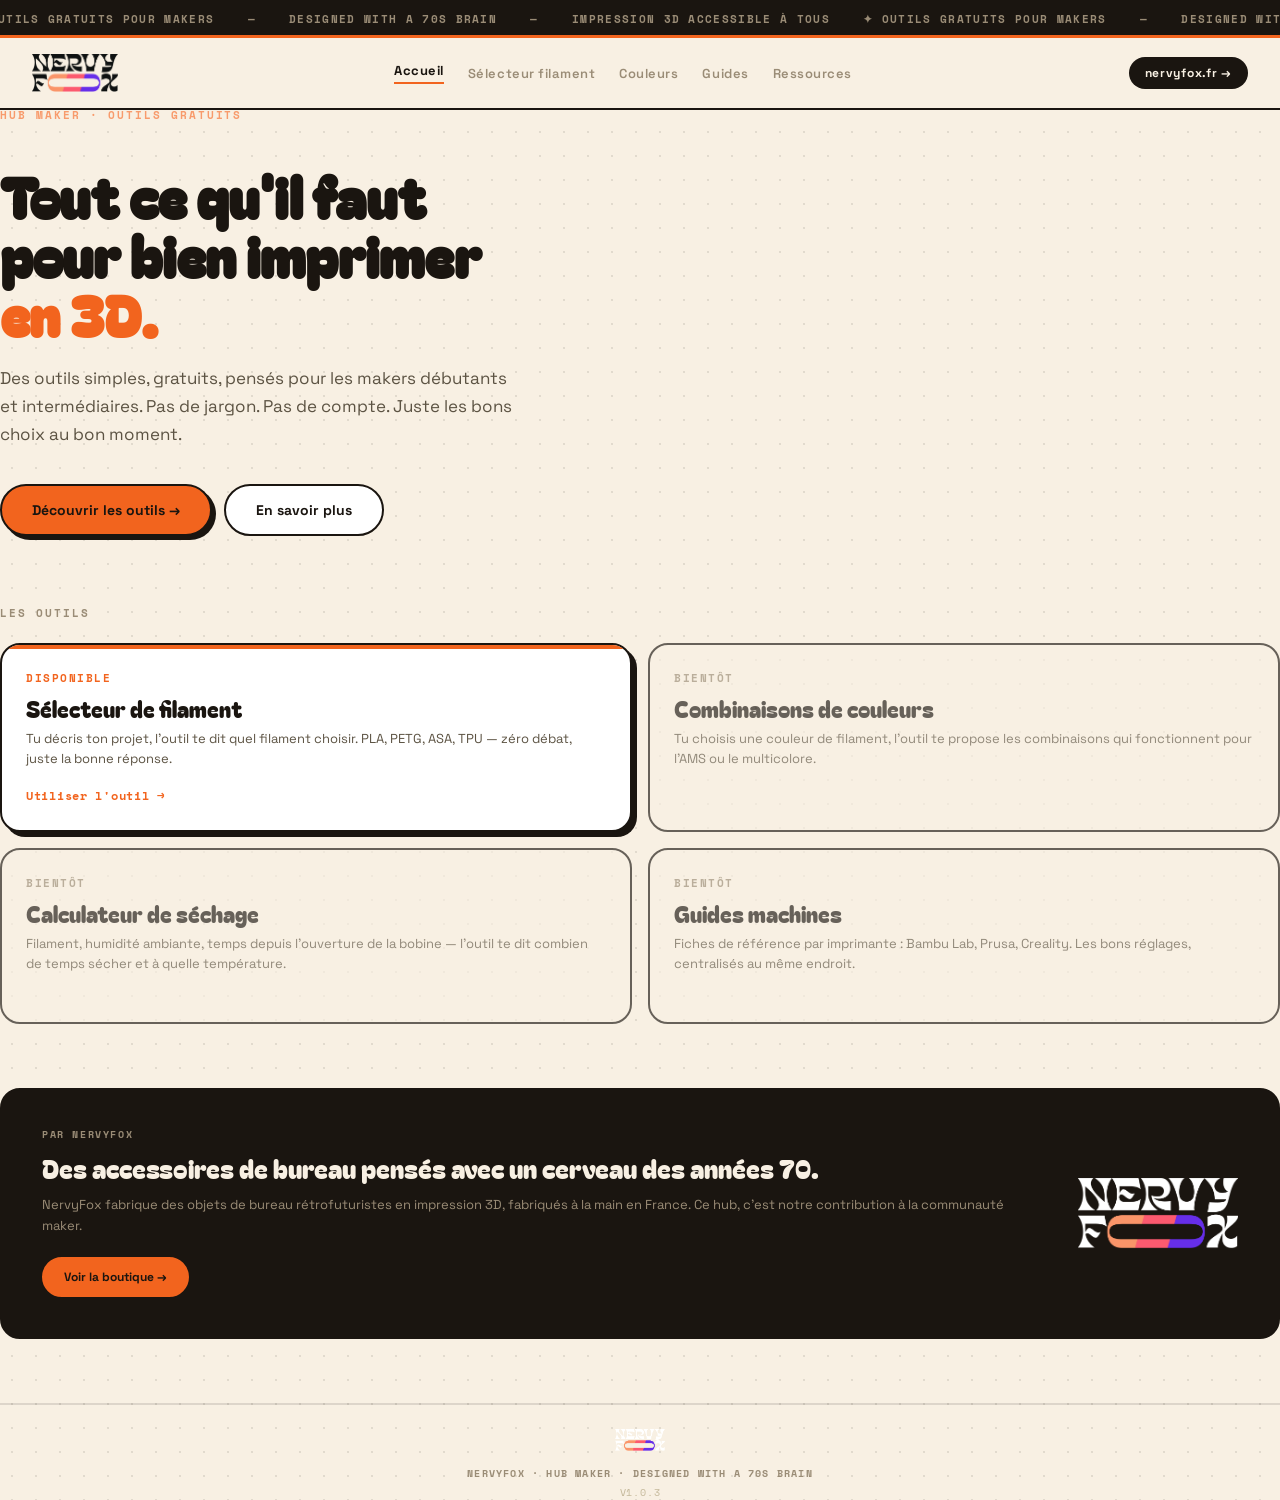
==== index.html @ 514b25ef "fix: suppression style masthead résiduel dans index.html — V1.0.5" ====
<!DOCTYPE html>
<html lang="fr">
<head>
<meta charset="UTF-8">
<meta name="viewport" content="width=device-width, initial-scale=1.0">
<title>NervyFox Hub — Outils gratuits pour makers</title>
<meta name="description" content="Des outils simples et gratuits pour bien imprimer en 3D. Sélecteur de filament, combinaisons de couleurs, guides machines. Par NervyFox.">
<link rel="preconnect" href="https://fonts.googleapis.com">
<link rel="preconnect" href="https://fonts.gstatic.com" crossorigin>
<link href="https://fonts.googleapis.com/css2?family=Bagel+Fat+One&family=Space+Grotesk:wght@400;500;600;700&family=Space+Mono:wght@400;700&display=swap" rel="stylesheet">
<link rel="stylesheet" href="/assets/styles.css">
<style>
    --bg:#F8F0E3;
    --orange:#F2641E;
    --ink:#1A1510;
  }
  body{
    min-height:100vh;
    background-color:var(--bg);
    background-image:radial-gradient(rgba(26,21,16,.10) 1.4px,transparent 1.4px);
    font-family:'Space Grotesk',sans-serif;
    color:var(--ink);
  }




    display:none;position:fixed;top:0;left:0;right:0;bottom:0;
    background:var(--ink);z-index:100;
    flex-direction:column;align-items:center;justify-content:center;gap:8px;
  }

  /* WRAP */
  .wrap{max-width:820px;margin:0 auto;padding:72px 24px 80px;}

  /* HERO */
  .hero-eyebrow{font:700 11px/1 'Space Mono',monospace;letter-spacing:.18em;text-transform:uppercase;color:var(--orange-doux, #F89B6C);margin-bottom:16px;}
  .hero-title{font-family:'Bagel Fat One',cursive;font-size:56px;line-height:1.05;margin-bottom:20px;}
  .hero-title span{color:var(--orange);}
  .hero-desc{font-size:17px;line-height:1.65;color:#5C5343;max-width:520px;margin-bottom:36px;}
  .hero-ctas{display:flex;gap:12px;flex-wrap:wrap;}
  .btn-primary{background:var(--orange);color:var(--ink);font-size:14px;font-weight:700;padding:15px 30px;border-radius:999px;border:2.5px solid var(--ink);box-shadow:4px 4px 0 var(--ink);text-decoration:none;cursor:pointer;transition:transform .12s,box-shadow .12s;}
  .btn-primary:hover{transform:translate(-1px,-1px);box-shadow:6px 6px 0 var(--ink);}
  .btn-secondary{background:#fff;color:var(--ink);font-size:14px;font-weight:700;padding:15px 30px;border-radius:999px;border:2.5px solid var(--ink);text-decoration:none;cursor:pointer;}
  .btn-secondary:hover{background:var(--bg);}

  /* SECTION OUTILS */
  .section-label{font:700 11px/1 'Space Mono',monospace;letter-spacing:.18em;text-transform:uppercase;color:#9A8C76;margin-bottom:24px;}
  .tools-grid{display:grid;grid-template-columns:1fr 1fr;gap:16px;}
  .tool-card{
    border:2.5px solid var(--ink);border-radius:20px;padding:28px 24px;
    background:#fff;position:relative;overflow:hidden;
    text-decoration:none;color:var(--ink);display:block;
    transition:transform .12s,box-shadow .12s;
  }
  .tool-card:hover{transform:translate(-2px,-2px);box-shadow:7px 7px 0 var(--ink);}
  .tool-card.active{box-shadow:5px 5px 0 var(--ink);}
  .tool-card.active::before{content:'';position:absolute;top:0;left:0;right:0;height:4px;background:var(--orange);}
  .tool-card.soon{background:var(--bg);opacity:.65;cursor:default;pointer-events:none;}
  .tool-card.soon:hover{transform:none;box-shadow:none;}
  .tool-status{font:700 11px/1 'Space Mono',monospace;letter-spacing:.14em;text-transform:uppercase;margin-bottom:12px;}
  .tool-status.disponible{color:var(--orange);}
  .tool-status.bientot{color:#9A8C76;}
  .tool-name{font-family:'Bagel Fat One',cursive;font-size:22px;margin-bottom:8px;line-height:1.15;}
  .tool-desc{font-size:13px;line-height:1.55;color:#5C5343;margin-bottom:20px;}
  .tool-link{font:700 12px/1 'Space Mono',monospace;letter-spacing:.06em;color:var(--orange);}

  /* SECTION NERVYFOX */
  .nfox-block{
    background:var(--ink);border-radius:20px;padding:40px;
    display:flex;align-items:center;gap:32px;
    border:2.5px solid var(--ink);
  }
  .nfox-content{flex:1;}
  .nfox-eyebrow{font:700 10px/1 'Space Mono',monospace;letter-spacing:.16em;text-transform:uppercase;color:#9A8C76;margin-bottom:12px;}
  .nfox-title{font-family:'Bagel Fat One',cursive;font-size:26px;color:#F8F0E3;margin-bottom:12px;line-height:1.2;}
  .nfox-desc{font-size:13px;line-height:1.6;color:#9A8C76;margin-bottom:20px;}
  .nfox-cta{background:var(--orange);color:var(--ink);font-size:12px;font-weight:700;padding:10px 20px;border-radius:999px;text-decoration:none;display:inline-block;border:2px solid #F2641E;}
  .nfox-cta:hover{background:#e55518;}
  .nfox-logo-block{
    width:160px;height:auto;
    display:flex;align-items:center;justify-content:center;
    flex-shrink:0;
  }
  .nfox-logo-block img{width:100%;height:auto;}

  /* FOOTER */
  .footer{text-align:center;margin-top:64px;padding-top:24px;border-top:2px solid rgba(26,21,16,.12);}
  .footer img{height:22px;width:auto;margin-bottom:10px;display:inline-block;}
  .footer .tag{font:700 10px/1.5 'Space Mono',monospace;letter-spacing:.12em;text-transform:uppercase;color:#9A8C76;}
  .footer .version{font:400 10px/1.5 'Space Mono',monospace;letter-spacing:.08em;color:#C4B89A;margin-top:4px;}

  @media(max-width:640px){
    .wrap{padding:40px 16px 60px;}
    .hero-title{font-size:36px;}
    .hero-desc{font-size:15px;}
    .tools-grid{grid-template-columns:1fr;}
    .nfox-block{flex-direction:column;padding:28px 20px;gap:20px;}
    .nfox-logo-block{width:80px;height:80px;}
  }
</style>
</head>
<body>

<div id="hub-header"></div>

<div class="wrap">

  <!-- HERO -->
  <section style="margin-bottom:72px;">
    <div class="hero-eyebrow">Hub Maker · Outils gratuits</div>
    <h1 class="hero-title">Tout ce qu'il faut<br>pour bien imprimer<br><span>en 3D.</span></h1>
    <p class="hero-desc">Des outils simples, gratuits, pensés pour les makers débutants et intermédiaires. Pas de jargon. Pas de compte. Juste les bons choix au bon moment.</p>
    <div class="hero-ctas">
      <a href="/selecteur/" class="btn-primary">Découvrir les outils →</a>
      <a href="https://nervyfox.fr" target="_blank" class="btn-secondary">En savoir plus</a>
    </div>
  </section>

  <!-- OUTILS -->
  <section style="margin-bottom:64px;">
    <div class="section-label">Les outils</div>
    <div class="tools-grid">

      <a href="/selecteur/" class="tool-card active">
        <div class="tool-status disponible">Disponible</div>
        <div class="tool-name">Sélecteur de filament</div>
        <div class="tool-desc">Tu décris ton projet, l'outil te dit quel filament choisir. PLA, PETG, ASA, TPU — zéro débat, juste la bonne réponse.</div>
        <div class="tool-link">Utiliser l'outil →</div>
      </a>

      <div class="tool-card soon">
        <div class="tool-status bientot">Bientôt</div>
        <div class="tool-name">Combinaisons de couleurs</div>
        <div class="tool-desc">Tu choisis une couleur de filament, l'outil te propose les combinaisons qui fonctionnent pour l'AMS ou le multicolore.</div>
      </div>

      <div class="tool-card soon">
        <div class="tool-status bientot">Bientôt</div>
        <div class="tool-name">Calculateur de séchage</div>
        <div class="tool-desc">Filament, humidité ambiante, temps depuis l'ouverture de la bobine — l'outil te dit combien de temps sécher et à quelle température.</div>
      </div>

      <div class="tool-card soon">
        <div class="tool-status bientot">Bientôt</div>
        <div class="tool-name">Guides machines</div>
        <div class="tool-desc">Fiches de référence par imprimante : Bambu Lab, Prusa, Creality. Les bons réglages, centralisés au même endroit.</div>
      </div>

    </div>
  </section>

  <!-- NERVYFOX -->
  <section style="margin-bottom:0;">
    <div class="nfox-block">
      <div class="nfox-content">
        <div class="nfox-eyebrow">Par NervyFox</div>
        <div class="nfox-title">Des accessoires de bureau pensés avec un cerveau des années 70.</div>
        <div class="nfox-desc">NervyFox fabrique des objets de bureau rétrofuturistes en impression 3D, fabriqués à la main en France. Ce hub, c'est notre contribution à la communauté maker.</div>
        <a href="https://nervyfox.fr" target="_blank" class="nfox-cta">Voir la boutique →</a>
      </div>
      <div class="nfox-logo-block">
        <img src="assets/logo-pill.png" alt="NervyFox">
      </div>
    </div>
  </section>

  <div id="hub-footer"></div>

</div>

<script src="/assets/components.js"></script>
<script>
  renderHeader('accueil');
  renderFooter();
</script>
</body>
</html>
---- assets/styles.css ----
/* ======================================================
   NERVYFOX HUB — Styles partagés
   Header, Footer, Ticker, Burger, Mobile Menu
====================================================== */

:root{
  --bg:#F8F0E3;
  --orange:#F2641E;
  --violet:#5B22D6;
  --rose:#F8556B;
  --orange-doux:#F89B6C;
  --ink:#1A1510;
  --selected-bg:#FBE6D8;
}

*{box-sizing:border-box}
html,body{margin:0;padding:0}
body{
  min-height:100vh;
  background-color:var(--bg);
  background-image:radial-gradient(rgba(26,21,16,.10) 1.4px,transparent 1.4px);
  background-size:24px 24px;
  font-family:'Space Grotesk',sans-serif;
  color:var(--ink);
}

/* TICKER */
.ticker-wrap{background:var(--ink);padding:7px 0;white-space:nowrap;overflow:hidden;}
.ticker{display:inline-block;font:700 11px/1 'Space Mono',monospace;letter-spacing:.12em;color:#9A8C76;}
.orange-bar{background:var(--orange);height:3px;}

/* HEADER */
.masthead{display:flex;align-items:center;justify-content:space-between;gap:16px;padding:16px 32px;background:var(--bg);border-bottom:2px solid var(--ink);}
.masthead-logo{height:38px;width:auto;display:block;cursor:pointer;}
.masthead nav{display:flex;align-items:center;gap:24px;}
.masthead nav a{font-size:13px;font-weight:600;color:#9A8C76;letter-spacing:.04em;text-decoration:none;white-space:nowrap;}
.masthead nav a.active{font-weight:700;color:var(--ink);border-bottom:2.5px solid var(--orange);padding-bottom:3px;}
.masthead nav a:hover{color:var(--ink);}
.masthead .cta-site{background:var(--ink);color:var(--bg);font-size:12px;font-weight:700;padding:8px 16px;border-radius:999px;letter-spacing:.06em;text-decoration:none;white-space:nowrap;}
.masthead .cta-site:hover{background:#333;}

/* BURGER */
.burger{display:none;flex-direction:column;gap:5px;cursor:pointer;padding:4px;background:none;border:none;}
.burger span{display:block;width:22px;height:2.5px;background:var(--ink);border-radius:2px;transition:all .2s ease;}
.burger.open span:nth-child(1){transform:translateY(7.5px) rotate(45deg);}
.burger.open span:nth-child(2){opacity:0;}
.burger.open span:nth-child(3){transform:translateY(-7.5px) rotate(-45deg);}

/* MENU MOBILE */
.mobile-menu{display:none;position:fixed;top:0;left:0;right:0;bottom:0;background:var(--ink);z-index:100;flex-direction:column;align-items:center;justify-content:center;gap:8px;}
.mobile-menu.open{display:flex;}
.mobile-menu a{font-family:'Bagel Fat One',cursive;font-size:32px;color:var(--bg);text-decoration:none;padding:12px 24px;border-radius:12px;}
.mobile-menu a.active{color:var(--orange);}
.mobile-menu-close{position:absolute;top:20px;right:24px;background:none;border:none;cursor:pointer;font-size:28px;color:var(--bg);line-height:1;}
.mobile-menu-logo{height:28px;margin-bottom:32px;opacity:.4;}

/* FOOTER */
.footer{text-align:center;margin-top:64px;padding-top:24px;border-top:2px solid rgba(26,21,16,.12);}
.footer img{height:22px;width:auto;margin-bottom:10px;display:inline-block;}
.footer .tag{font:700 10px/1.5 'Space Mono',monospace;letter-spacing:.12em;text-transform:uppercase;color:#9A8C76;}
.footer .version{font:400 10px/1.5 'Space Mono',monospace;letter-spacing:.08em;color:#C4B89A;margin-top:4px;}

/* MOBILE */
@media(max-width:640px){
  .masthead{padding:14px 20px;}
  .masthead nav,.masthead .cta-site{display:none;}
  .burger{display:flex;}
}
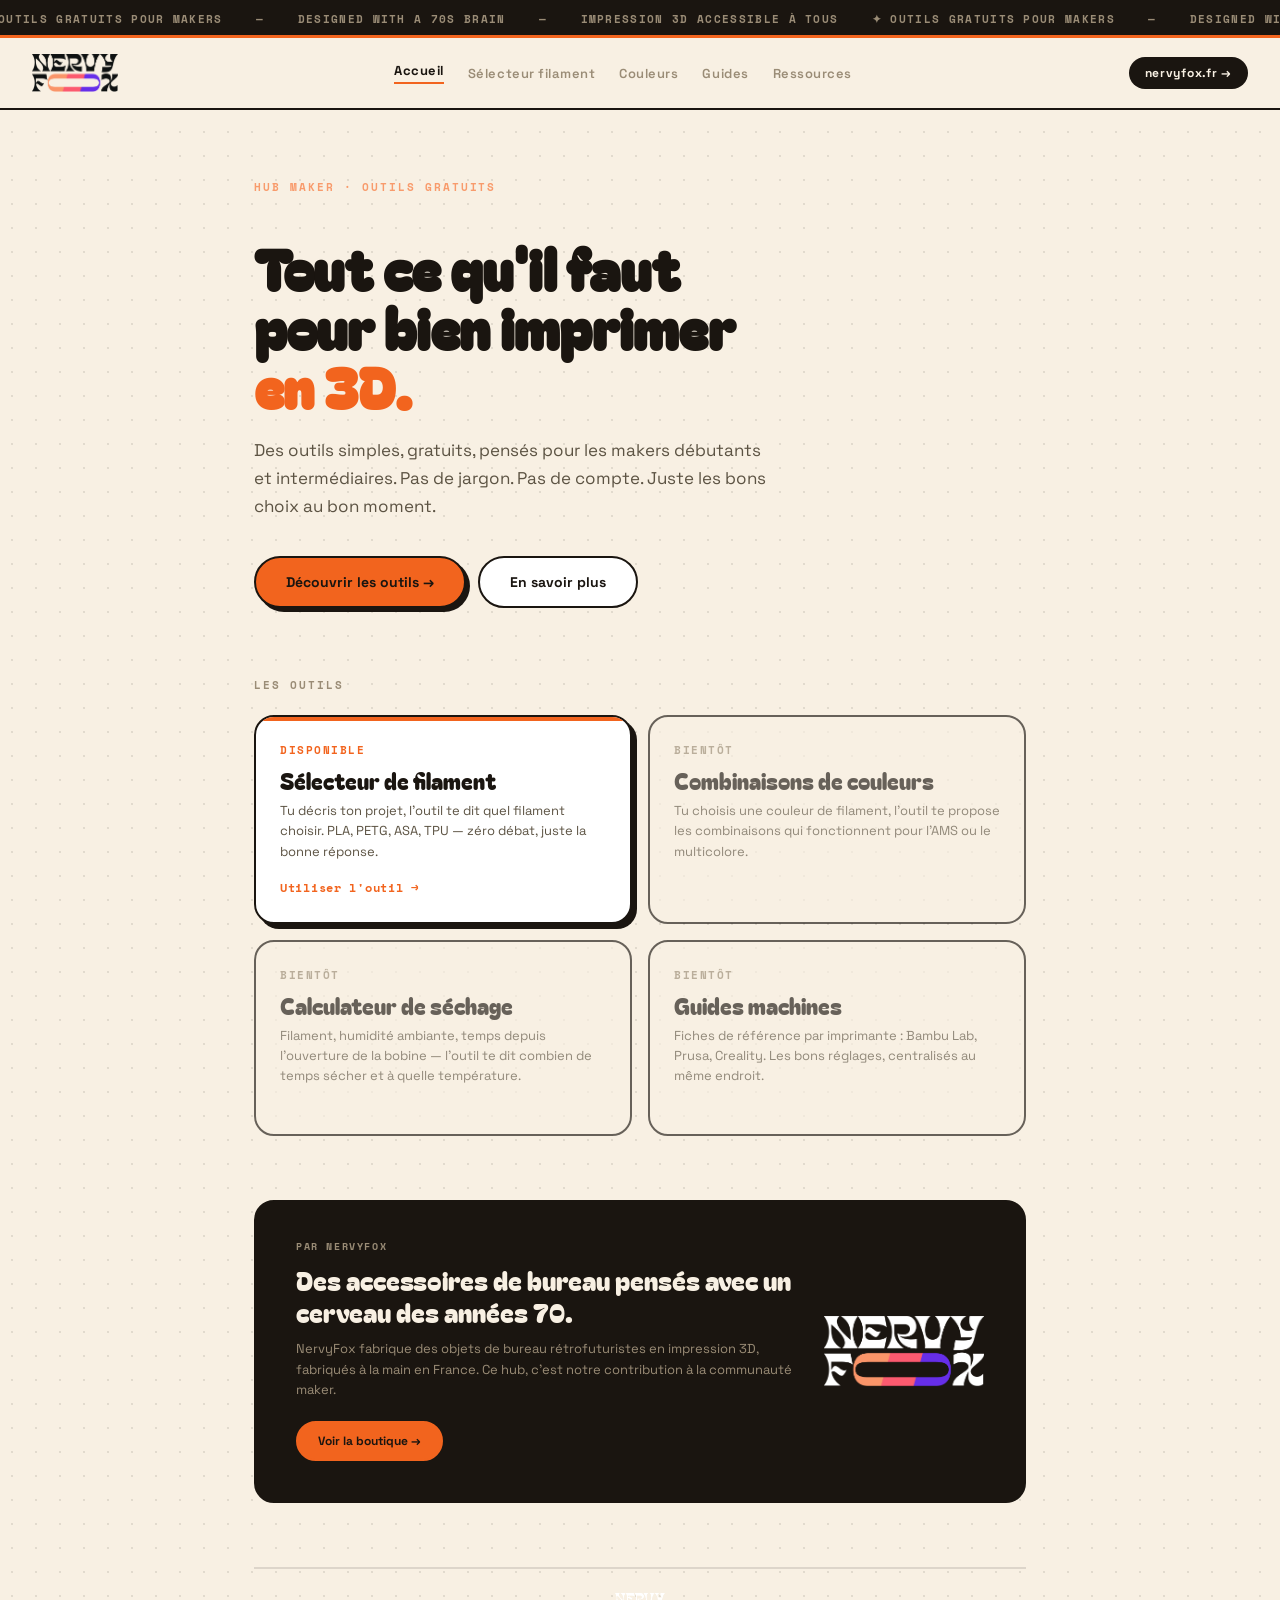
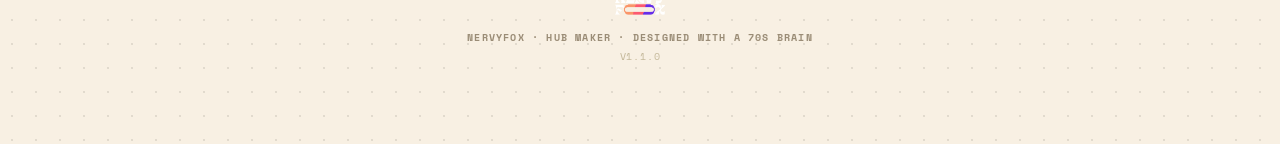
==== commit d58de013: "refacto: réécriture complète des 4 fichiers, zéro duplication — V1.1.0" ====
--- a/index.html
+++ b/index.html
@@ -10,31 +10,9 @@
 <link href="https://fonts.googleapis.com/css2?family=Bagel+Fat+One&family=Space+Grotesk:wght@400;500;600;700&family=Space+Mono:wght@400;700&display=swap" rel="stylesheet">
 <link rel="stylesheet" href="/assets/styles.css">
 <style>
-    --bg:#F8F0E3;
-    --orange:#F2641E;
-    --ink:#1A1510;
-  }
-  body{
-    min-height:100vh;
-    background-color:var(--bg);
-    background-image:radial-gradient(rgba(26,21,16,.10) 1.4px,transparent 1.4px);
-    font-family:'Space Grotesk',sans-serif;
-    color:var(--ink);
-  }
-
-
-
-
-    display:none;position:fixed;top:0;left:0;right:0;bottom:0;
-    background:var(--ink);z-index:100;
-    flex-direction:column;align-items:center;justify-content:center;gap:8px;
-  }
-
-  /* WRAP */
+  /* === STYLES SPÉCIFIQUES HOMEPAGE === */
   .wrap{max-width:820px;margin:0 auto;padding:72px 24px 80px;}
-
-  /* HERO */
-  .hero-eyebrow{font:700 11px/1 'Space Mono',monospace;letter-spacing:.18em;text-transform:uppercase;color:var(--orange-doux, #F89B6C);margin-bottom:16px;}
+  .hero-eyebrow{font:700 11px/1 'Space Mono',monospace;letter-spacing:.18em;text-transform:uppercase;color:var(--orange-doux);margin-bottom:16px;}
   .hero-title{font-family:'Bagel Fat One',cursive;font-size:56px;line-height:1.05;margin-bottom:20px;}
   .hero-title span{color:var(--orange);}
   .hero-desc{font-size:17px;line-height:1.65;color:#5C5343;max-width:520px;margin-bottom:36px;}
@@ -43,16 +21,9 @@
   .btn-primary:hover{transform:translate(-1px,-1px);box-shadow:6px 6px 0 var(--ink);}
   .btn-secondary{background:#fff;color:var(--ink);font-size:14px;font-weight:700;padding:15px 30px;border-radius:999px;border:2.5px solid var(--ink);text-decoration:none;cursor:pointer;}
   .btn-secondary:hover{background:var(--bg);}
-
-  /* SECTION OUTILS */
   .section-label{font:700 11px/1 'Space Mono',monospace;letter-spacing:.18em;text-transform:uppercase;color:#9A8C76;margin-bottom:24px;}
   .tools-grid{display:grid;grid-template-columns:1fr 1fr;gap:16px;}
-  .tool-card{
-    border:2.5px solid var(--ink);border-radius:20px;padding:28px 24px;
-    background:#fff;position:relative;overflow:hidden;
-    text-decoration:none;color:var(--ink);display:block;
-    transition:transform .12s,box-shadow .12s;
-  }
+  .tool-card{border:2.5px solid var(--ink);border-radius:20px;padding:28px 24px;background:#fff;position:relative;overflow:hidden;text-decoration:none;color:var(--ink);display:block;transition:transform .12s,box-shadow .12s;}
   .tool-card:hover{transform:translate(-2px,-2px);box-shadow:7px 7px 0 var(--ink);}
   .tool-card.active{box-shadow:5px 5px 0 var(--ink);}
   .tool-card.active::before{content:'';position:absolute;top:0;left:0;right:0;height:4px;background:var(--orange);}
@@ -64,31 +35,15 @@
   .tool-name{font-family:'Bagel Fat One',cursive;font-size:22px;margin-bottom:8px;line-height:1.15;}
   .tool-desc{font-size:13px;line-height:1.55;color:#5C5343;margin-bottom:20px;}
   .tool-link{font:700 12px/1 'Space Mono',monospace;letter-spacing:.06em;color:var(--orange);}
-
-  /* SECTION NERVYFOX */
-  .nfox-block{
-    background:var(--ink);border-radius:20px;padding:40px;
-    display:flex;align-items:center;gap:32px;
-    border:2.5px solid var(--ink);
-  }
+  .nfox-block{background:var(--ink);border-radius:20px;padding:40px;display:flex;align-items:center;gap:32px;border:2.5px solid var(--ink);}
   .nfox-content{flex:1;}
   .nfox-eyebrow{font:700 10px/1 'Space Mono',monospace;letter-spacing:.16em;text-transform:uppercase;color:#9A8C76;margin-bottom:12px;}
   .nfox-title{font-family:'Bagel Fat One',cursive;font-size:26px;color:#F8F0E3;margin-bottom:12px;line-height:1.2;}
   .nfox-desc{font-size:13px;line-height:1.6;color:#9A8C76;margin-bottom:20px;}
-  .nfox-cta{background:var(--orange);color:var(--ink);font-size:12px;font-weight:700;padding:10px 20px;border-radius:999px;text-decoration:none;display:inline-block;border:2px solid #F2641E;}
+  .nfox-cta{background:var(--orange);color:var(--ink);font-size:12px;font-weight:700;padding:10px 20px;border-radius:999px;text-decoration:none;display:inline-block;border:2px solid var(--orange);}
   .nfox-cta:hover{background:#e55518;}
-  .nfox-logo-block{
-    width:160px;height:auto;
-    display:flex;align-items:center;justify-content:center;
-    flex-shrink:0;
-  }
+  .nfox-logo-block{width:160px;height:auto;display:flex;align-items:center;justify-content:center;flex-shrink:0;}
   .nfox-logo-block img{width:100%;height:auto;}
-
-  /* FOOTER */
-  .footer{text-align:center;margin-top:64px;padding-top:24px;border-top:2px solid rgba(26,21,16,.12);}
-  .footer img{height:22px;width:auto;margin-bottom:10px;display:inline-block;}
-  .footer .tag{font:700 10px/1.5 'Space Mono',monospace;letter-spacing:.12em;text-transform:uppercase;color:#9A8C76;}
-  .footer .version{font:400 10px/1.5 'Space Mono',monospace;letter-spacing:.08em;color:#C4B89A;margin-top:4px;}
 
   @media(max-width:640px){
     .wrap{padding:40px 16px 60px;}
@@ -96,7 +51,7 @@
     .hero-desc{font-size:15px;}
     .tools-grid{grid-template-columns:1fr;}
     .nfox-block{flex-direction:column;padding:28px 20px;gap:20px;}
-    .nfox-logo-block{width:80px;height:80px;}
+    .nfox-logo-block{width:80px;}
   }
 </style>
 </head>
@@ -121,37 +76,32 @@
   <section style="margin-bottom:64px;">
     <div class="section-label">Les outils</div>
     <div class="tools-grid">
-
       <a href="/selecteur/" class="tool-card active">
         <div class="tool-status disponible">Disponible</div>
         <div class="tool-name">Sélecteur de filament</div>
         <div class="tool-desc">Tu décris ton projet, l'outil te dit quel filament choisir. PLA, PETG, ASA, TPU — zéro débat, juste la bonne réponse.</div>
         <div class="tool-link">Utiliser l'outil →</div>
       </a>
-
       <div class="tool-card soon">
         <div class="tool-status bientot">Bientôt</div>
         <div class="tool-name">Combinaisons de couleurs</div>
         <div class="tool-desc">Tu choisis une couleur de filament, l'outil te propose les combinaisons qui fonctionnent pour l'AMS ou le multicolore.</div>
       </div>
-
       <div class="tool-card soon">
         <div class="tool-status bientot">Bientôt</div>
         <div class="tool-name">Calculateur de séchage</div>
         <div class="tool-desc">Filament, humidité ambiante, temps depuis l'ouverture de la bobine — l'outil te dit combien de temps sécher et à quelle température.</div>
       </div>
-
       <div class="tool-card soon">
         <div class="tool-status bientot">Bientôt</div>
         <div class="tool-name">Guides machines</div>
         <div class="tool-desc">Fiches de référence par imprimante : Bambu Lab, Prusa, Creality. Les bons réglages, centralisés au même endroit.</div>
       </div>
-
     </div>
   </section>
 
   <!-- NERVYFOX -->
-  <section style="margin-bottom:0;">
+  <section>
     <div class="nfox-block">
       <div class="nfox-content">
         <div class="nfox-eyebrow">Par NervyFox</div>
@@ -160,7 +110,7 @@
         <a href="https://nervyfox.fr" target="_blank" class="nfox-cta">Voir la boutique →</a>
       </div>
       <div class="nfox-logo-block">
-        <img src="assets/logo-pill.png" alt="NervyFox">
+        <img src="/assets/logo-pill.png" alt="NervyFox">
       </div>
     </div>
   </section>
--- a/assets/styles.css
+++ b/assets/styles.css
@@ -1,6 +1,6 @@
 /* ======================================================
-   NERVYFOX HUB — Styles partagés
-   Header, Footer, Ticker, Burger, Mobile Menu
+   NERVYFOX HUB — Styles partagés (styles.css)
+   Source unique pour TOUT le CSS commun
 ====================================================== */
 
 :root{
@@ -12,7 +12,6 @@
   --ink:#1A1510;
   --selected-bg:#FBE6D8;
 }
-
 *{box-sizing:border-box}
 html,body{margin:0;padding:0}
 body{
@@ -23,13 +22,15 @@
   font-family:'Space Grotesk',sans-serif;
   color:var(--ink);
 }
+a{color:var(--orange)}
+a:hover{color:var(--ink)}
 
-/* TICKER */
+/* === TICKER === */
 .ticker-wrap{background:var(--ink);padding:7px 0;white-space:nowrap;overflow:hidden;}
 .ticker{display:inline-block;font:700 11px/1 'Space Mono',monospace;letter-spacing:.12em;color:#9A8C76;}
 .orange-bar{background:var(--orange);height:3px;}
 
-/* HEADER */
+/* === HEADER === */
 .masthead{display:flex;align-items:center;justify-content:space-between;gap:16px;padding:16px 32px;background:var(--bg);border-bottom:2px solid var(--ink);}
 .masthead-logo{height:38px;width:auto;display:block;cursor:pointer;}
 .masthead nav{display:flex;align-items:center;gap:24px;}
@@ -39,14 +40,14 @@
 .masthead .cta-site{background:var(--ink);color:var(--bg);font-size:12px;font-weight:700;padding:8px 16px;border-radius:999px;letter-spacing:.06em;text-decoration:none;white-space:nowrap;}
 .masthead .cta-site:hover{background:#333;}
 
-/* BURGER */
+/* === BURGER === */
 .burger{display:none;flex-direction:column;gap:5px;cursor:pointer;padding:4px;background:none;border:none;}
 .burger span{display:block;width:22px;height:2.5px;background:var(--ink);border-radius:2px;transition:all .2s ease;}
 .burger.open span:nth-child(1){transform:translateY(7.5px) rotate(45deg);}
 .burger.open span:nth-child(2){opacity:0;}
 .burger.open span:nth-child(3){transform:translateY(-7.5px) rotate(-45deg);}
 
-/* MENU MOBILE */
+/* === MENU MOBILE === */
 .mobile-menu{display:none;position:fixed;top:0;left:0;right:0;bottom:0;background:var(--ink);z-index:100;flex-direction:column;align-items:center;justify-content:center;gap:8px;}
 .mobile-menu.open{display:flex;}
 .mobile-menu a{font-family:'Bagel Fat One',cursive;font-size:32px;color:var(--bg);text-decoration:none;padding:12px 24px;border-radius:12px;}
@@ -54,13 +55,13 @@
 .mobile-menu-close{position:absolute;top:20px;right:24px;background:none;border:none;cursor:pointer;font-size:28px;color:var(--bg);line-height:1;}
 .mobile-menu-logo{height:28px;margin-bottom:32px;opacity:.4;}
 
-/* FOOTER */
+/* === FOOTER === */
 .footer{text-align:center;margin-top:64px;padding-top:24px;border-top:2px solid rgba(26,21,16,.12);}
 .footer img{height:22px;width:auto;margin-bottom:10px;display:inline-block;}
 .footer .tag{font:700 10px/1.5 'Space Mono',monospace;letter-spacing:.12em;text-transform:uppercase;color:#9A8C76;}
 .footer .version{font:400 10px/1.5 'Space Mono',monospace;letter-spacing:.08em;color:#C4B89A;margin-top:4px;}
 
-/* MOBILE */
+/* === RESPONSIVE COMMUN === */
 @media(max-width:640px){
   .masthead{padding:14px 20px;}
   .masthead nav,.masthead .cta-site{display:none;}
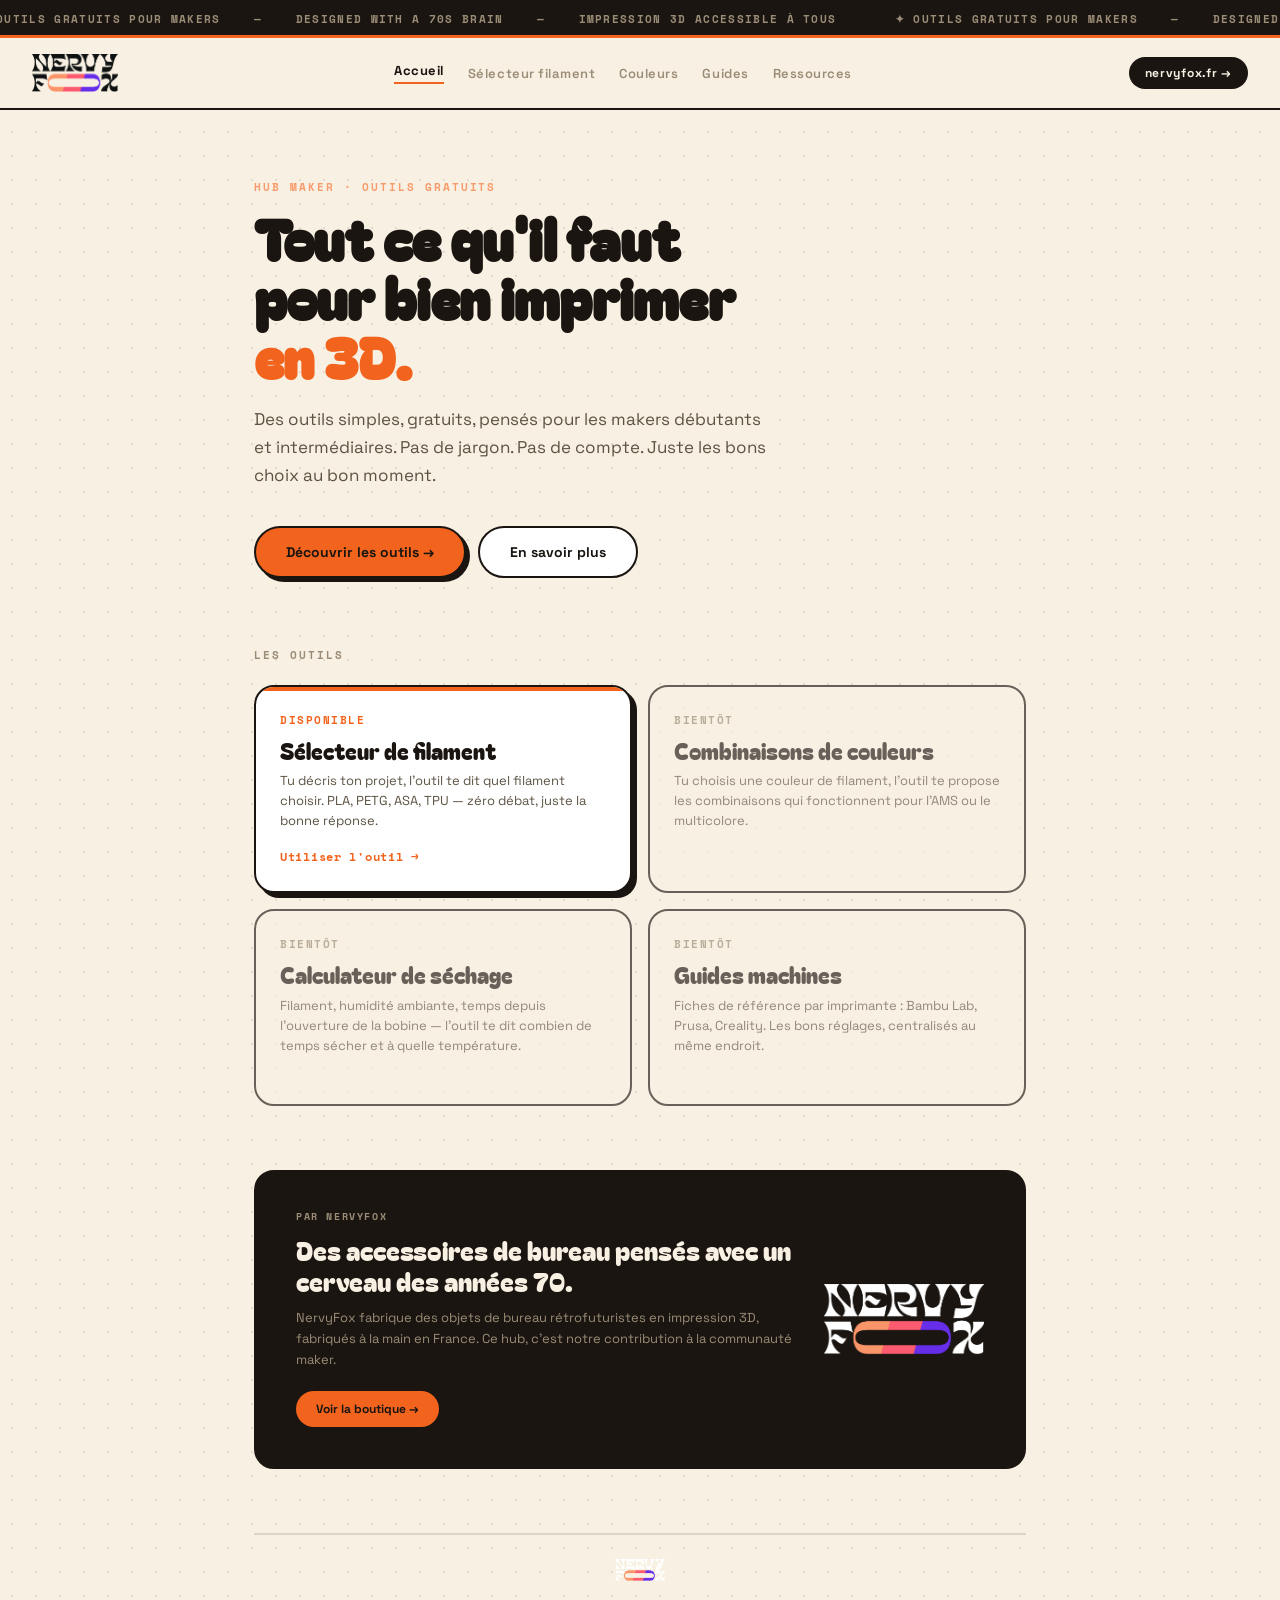
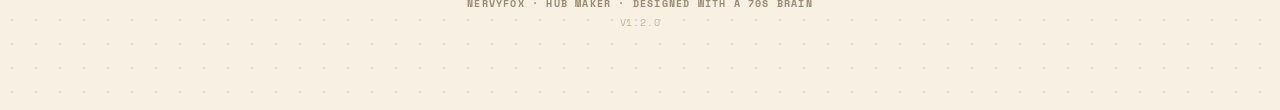
==== commit ae174f12: "refacto: audit complet, data.js, variables CSS, footer unifié — V1.2.0" ====
--- a/index.html
+++ b/index.html
@@ -1,59 +1,64 @@
 <!DOCTYPE html>
 <html lang="fr">
 <head>
-<meta charset="UTF-8">
-<meta name="viewport" content="width=device-width, initial-scale=1.0">
-<title>NervyFox Hub — Outils gratuits pour makers</title>
-<meta name="description" content="Des outils simples et gratuits pour bien imprimer en 3D. Sélecteur de filament, combinaisons de couleurs, guides machines. Par NervyFox.">
-<link rel="preconnect" href="https://fonts.googleapis.com">
-<link rel="preconnect" href="https://fonts.gstatic.com" crossorigin>
-<link href="https://fonts.googleapis.com/css2?family=Bagel+Fat+One&family=Space+Grotesk:wght@400;500;600;700&family=Space+Mono:wght@400;700&display=swap" rel="stylesheet">
-<link rel="stylesheet" href="/assets/styles.css">
-<style>
-  /* === STYLES SPÉCIFIQUES HOMEPAGE === */
-  .wrap{max-width:820px;margin:0 auto;padding:72px 24px 80px;}
-  .hero-eyebrow{font:700 11px/1 'Space Mono',monospace;letter-spacing:.18em;text-transform:uppercase;color:var(--orange-doux);margin-bottom:16px;}
-  .hero-title{font-family:'Bagel Fat One',cursive;font-size:56px;line-height:1.05;margin-bottom:20px;}
-  .hero-title span{color:var(--orange);}
-  .hero-desc{font-size:17px;line-height:1.65;color:#5C5343;max-width:520px;margin-bottom:36px;}
-  .hero-ctas{display:flex;gap:12px;flex-wrap:wrap;}
-  .btn-primary{background:var(--orange);color:var(--ink);font-size:14px;font-weight:700;padding:15px 30px;border-radius:999px;border:2.5px solid var(--ink);box-shadow:4px 4px 0 var(--ink);text-decoration:none;cursor:pointer;transition:transform .12s,box-shadow .12s;}
-  .btn-primary:hover{transform:translate(-1px,-1px);box-shadow:6px 6px 0 var(--ink);}
-  .btn-secondary{background:#fff;color:var(--ink);font-size:14px;font-weight:700;padding:15px 30px;border-radius:999px;border:2.5px solid var(--ink);text-decoration:none;cursor:pointer;}
-  .btn-secondary:hover{background:var(--bg);}
-  .section-label{font:700 11px/1 'Space Mono',monospace;letter-spacing:.18em;text-transform:uppercase;color:#9A8C76;margin-bottom:24px;}
-  .tools-grid{display:grid;grid-template-columns:1fr 1fr;gap:16px;}
-  .tool-card{border:2.5px solid var(--ink);border-radius:20px;padding:28px 24px;background:#fff;position:relative;overflow:hidden;text-decoration:none;color:var(--ink);display:block;transition:transform .12s,box-shadow .12s;}
-  .tool-card:hover{transform:translate(-2px,-2px);box-shadow:7px 7px 0 var(--ink);}
-  .tool-card.active{box-shadow:5px 5px 0 var(--ink);}
-  .tool-card.active::before{content:'';position:absolute;top:0;left:0;right:0;height:4px;background:var(--orange);}
-  .tool-card.soon{background:var(--bg);opacity:.65;cursor:default;pointer-events:none;}
-  .tool-card.soon:hover{transform:none;box-shadow:none;}
-  .tool-status{font:700 11px/1 'Space Mono',monospace;letter-spacing:.14em;text-transform:uppercase;margin-bottom:12px;}
-  .tool-status.disponible{color:var(--orange);}
-  .tool-status.bientot{color:#9A8C76;}
-  .tool-name{font-family:'Bagel Fat One',cursive;font-size:22px;margin-bottom:8px;line-height:1.15;}
-  .tool-desc{font-size:13px;line-height:1.55;color:#5C5343;margin-bottom:20px;}
-  .tool-link{font:700 12px/1 'Space Mono',monospace;letter-spacing:.06em;color:var(--orange);}
-  .nfox-block{background:var(--ink);border-radius:20px;padding:40px;display:flex;align-items:center;gap:32px;border:2.5px solid var(--ink);}
-  .nfox-content{flex:1;}
-  .nfox-eyebrow{font:700 10px/1 'Space Mono',monospace;letter-spacing:.16em;text-transform:uppercase;color:#9A8C76;margin-bottom:12px;}
-  .nfox-title{font-family:'Bagel Fat One',cursive;font-size:26px;color:#F8F0E3;margin-bottom:12px;line-height:1.2;}
-  .nfox-desc{font-size:13px;line-height:1.6;color:#9A8C76;margin-bottom:20px;}
-  .nfox-cta{background:var(--orange);color:var(--ink);font-size:12px;font-weight:700;padding:10px 20px;border-radius:999px;text-decoration:none;display:inline-block;border:2px solid var(--orange);}
-  .nfox-cta:hover{background:#e55518;}
-  .nfox-logo-block{width:160px;height:auto;display:flex;align-items:center;justify-content:center;flex-shrink:0;}
-  .nfox-logo-block img{width:100%;height:auto;}
+  <meta charset="UTF-8">
+  <meta name="viewport" content="width=device-width, initial-scale=1.0">
+  <title>NervyFox Hub — Outils gratuits pour makers</title>
+  <meta name="description" content="Des outils simples et gratuits pour bien imprimer en 3D. Sélecteur de filament, combinaisons de couleurs, guides machines. Par NervyFox.">
+  <link rel="preconnect" href="https://fonts.googleapis.com">
+  <link rel="preconnect" href="https://fonts.gstatic.com" crossorigin>
+  <link href="https://fonts.googleapis.com/css2?family=Bagel+Fat+One&family=Space+Grotesk:wght@400;500;600;700&family=Space+Mono:wght@400;700&display=swap" rel="stylesheet">
+  <link rel="stylesheet" href="/assets/styles.css">
+  <style>
+    /* === HOMEPAGE UNIQUEMENT === */
+    .wrap { padding: 72px 24px 80px; }
 
-  @media(max-width:640px){
-    .wrap{padding:40px 16px 60px;}
-    .hero-title{font-size:36px;}
-    .hero-desc{font-size:15px;}
-    .tools-grid{grid-template-columns:1fr;}
-    .nfox-block{flex-direction:column;padding:28px 20px;gap:20px;}
-    .nfox-logo-block{width:80px;}
-  }
-</style>
+    .hero { margin-bottom: 72px; }
+    .hero-eyebrow { font: 700 11px/1 'Space Mono', monospace; letter-spacing: .18em; text-transform: uppercase; color: var(--orange-doux); margin-bottom: 16px; }
+    .hero-title { font-family: 'Bagel Fat One', cursive; font-size: 56px; line-height: 1.05; margin-bottom: 20px; }
+    .hero-title span { color: var(--orange); }
+    .hero-desc { font-size: 17px; line-height: 1.65; color: var(--text-muted); max-width: 520px; margin-bottom: 36px; }
+    .hero-ctas { display: flex; gap: 12px; flex-wrap: wrap; }
+
+    .btn-primary { background: var(--orange); color: var(--ink); font-size: 14px; font-weight: 700; padding: 15px 30px; border-radius: var(--radius-pill); border: var(--border); box-shadow: var(--shadow-sm); text-decoration: none; transition: transform .12s, box-shadow .12s; }
+    .btn-primary:hover { transform: translate(-1px,-1px); box-shadow: 6px 6px 0 var(--ink); color: var(--ink); }
+    .btn-secondary { background: #fff; color: var(--ink); font-size: 14px; font-weight: 700; padding: 15px 30px; border-radius: var(--radius-pill); border: var(--border); text-decoration: none; }
+    .btn-secondary:hover { background: var(--bg); color: var(--ink); }
+
+    .section-label { font: 700 11px/1 'Space Mono', monospace; letter-spacing: .18em; text-transform: uppercase; color: var(--text-light); margin-bottom: 24px; }
+
+    .tools-grid { display: grid; grid-template-columns: 1fr 1fr; gap: 16px; margin-bottom: 64px; }
+    .tool-card { border: var(--border); border-radius: var(--radius-lg); padding: 28px 24px; background: #fff; position: relative; overflow: hidden; text-decoration: none; color: var(--ink); display: block; transition: transform .12s, box-shadow .12s; }
+    .tool-card:hover { transform: translate(-2px,-2px); box-shadow: 7px 7px 0 var(--ink); color: var(--ink); }
+    .tool-card.active { box-shadow: var(--shadow-md); }
+    .tool-card.active::before { content: ''; position: absolute; top: 0; left: 0; right: 0; height: 4px; background: var(--orange); }
+    .tool-card.soon { background: var(--bg); opacity: .65; cursor: default; pointer-events: none; }
+    .tool-status { font: 700 11px/1 'Space Mono', monospace; letter-spacing: .14em; text-transform: uppercase; margin-bottom: 12px; }
+    .tool-status.disponible { color: var(--orange); }
+    .tool-status.bientot { color: var(--text-light); }
+    .tool-name { font-family: 'Bagel Fat One', cursive; font-size: 22px; margin-bottom: 8px; line-height: 1.15; }
+    .tool-desc { font-size: 13px; line-height: 1.55; color: var(--text-muted); margin-bottom: 20px; }
+    .tool-link { font: 700 12px/1 'Space Mono', monospace; letter-spacing: .06em; color: var(--orange); }
+
+    .nfox-block { background: var(--ink); border-radius: var(--radius-lg); padding: 40px; display: flex; align-items: center; gap: 32px; border: var(--border); }
+    .nfox-content { flex: 1; }
+    .nfox-eyebrow { font: 700 10px/1 'Space Mono', monospace; letter-spacing: .16em; text-transform: uppercase; color: var(--text-light); margin-bottom: 12px; }
+    .nfox-title { font-family: 'Bagel Fat One', cursive; font-size: 26px; color: var(--bg); margin-bottom: 12px; line-height: 1.2; }
+    .nfox-desc { font-size: 13px; line-height: 1.6; color: var(--text-light); margin-bottom: 20px; }
+    .nfox-cta { background: var(--orange); color: var(--ink); font-size: 12px; font-weight: 700; padding: 10px 20px; border-radius: var(--radius-pill); text-decoration: none; display: inline-block; }
+    .nfox-cta:hover { background: #e55518; color: var(--ink); }
+    .nfox-logo { width: 160px; flex-shrink: 0; }
+    .nfox-logo img { width: 100%; height: auto; display: block; }
+
+    @media (max-width: 640px) {
+      .wrap { padding: 40px 16px 60px; }
+      .hero-title { font-size: 36px; }
+      .hero-desc { font-size: 15px; }
+      .tools-grid { grid-template-columns: 1fr; }
+      .nfox-block { flex-direction: column; padding: 28px 20px; gap: 20px; }
+      .nfox-logo { width: 80px; }
+    }
+  </style>
 </head>
 <body>
 
@@ -61,8 +66,7 @@
 
 <div class="wrap">
 
-  <!-- HERO -->
-  <section style="margin-bottom:72px;">
+  <section class="hero">
     <div class="hero-eyebrow">Hub Maker · Outils gratuits</div>
     <h1 class="hero-title">Tout ce qu'il faut<br>pour bien imprimer<br><span>en 3D.</span></h1>
     <p class="hero-desc">Des outils simples, gratuits, pensés pour les makers débutants et intermédiaires. Pas de jargon. Pas de compte. Juste les bons choix au bon moment.</p>
@@ -72,8 +76,7 @@
     </div>
   </section>
 
-  <!-- OUTILS -->
-  <section style="margin-bottom:64px;">
+  <section>
     <div class="section-label">Les outils</div>
     <div class="tools-grid">
       <a href="/selecteur/" class="tool-card active">
@@ -100,7 +103,6 @@
     </div>
   </section>
 
-  <!-- NERVYFOX -->
   <section>
     <div class="nfox-block">
       <div class="nfox-content">
@@ -109,7 +111,7 @@
         <div class="nfox-desc">NervyFox fabrique des objets de bureau rétrofuturistes en impression 3D, fabriqués à la main en France. Ce hub, c'est notre contribution à la communauté maker.</div>
         <a href="https://nervyfox.fr" target="_blank" class="nfox-cta">Voir la boutique →</a>
       </div>
-      <div class="nfox-logo-block">
+      <div class="nfox-logo">
         <img src="/assets/logo-pill.png" alt="NervyFox">
       </div>
     </div>
--- a/assets/styles.css
+++ b/assets/styles.css
@@ -1,69 +1,103 @@
 /* ======================================================
-   NERVYFOX HUB — Styles partagés (styles.css)
-   Source unique pour TOUT le CSS commun
+   NERVYFOX HUB — styles.css
+   Source unique pour tout le CSS commun + variables
 ====================================================== */
 
-:root{
-  --bg:#F8F0E3;
-  --orange:#F2641E;
-  --violet:#5B22D6;
-  --rose:#F8556B;
-  --orange-doux:#F89B6C;
-  --ink:#1A1510;
-  --selected-bg:#FBE6D8;
+/* === VARIABLES === */
+:root {
+  /* Couleurs principales */
+  --bg:           #F8F0E3;
+  --ink:          #1A1510;
+  --orange:       #F2641E;
+  --violet:       #5B22D6;
+  --rose:         #F8556B;
+  --orange-doux:  #F89B6C;
+  --selected-bg:  #FBE6D8;
+
+  /* Couleurs texte secondaires */
+  --text-muted:   #5C5343;
+  --text-subtle:  #8A7C64;
+  --text-light:   #9A8C76;
+  --text-faint:   #C4B89A;
+
+  /* Bordures */
+  --border:       2.5px solid var(--ink);
+  --border-light: 1.5px solid rgba(26,21,16,.12);
+  --radius-sm:    8px;
+  --radius-md:    16px;
+  --radius-lg:    20px;
+  --radius-pill:  999px;
+
+  /* Ombres rétro */
+  --shadow-sm:    4px 4px 0 var(--ink);
+  --shadow-md:    5px 5px 0 var(--ink);
+  --shadow-lg:    6px 6px 0 rgba(26,21,16,.12);
 }
-*{box-sizing:border-box}
-html,body{margin:0;padding:0}
-body{
-  min-height:100vh;
-  background-color:var(--bg);
-  background-image:radial-gradient(rgba(26,21,16,.10) 1.4px,transparent 1.4px);
-  background-size:24px 24px;
-  font-family:'Space Grotesk',sans-serif;
-  color:var(--ink);
+
+/* === RESET === */
+*, *::before, *::after { box-sizing: border-box; }
+html, body { margin: 0; padding: 0; }
+body {
+  min-height: 100vh;
+  background-color: var(--bg);
+  background-image: radial-gradient(rgba(26,21,16,.10) 1.4px, transparent 1.4px);
+  background-size: 24px 24px;
+  font-family: 'Space Grotesk', sans-serif;
+  color: var(--ink);
 }
-a{color:var(--orange)}
-a:hover{color:var(--ink)}
+a { color: var(--orange); }
+a:hover { color: var(--ink); }
+h1, h2, h3 { margin: 0; }
+p { margin: 0; }
+
+/* === WRAP (base commune) === */
+.wrap { max-width: 820px; margin: 0 auto; padding: 56px 24px 80px; }
 
 /* === TICKER === */
-.ticker-wrap{background:var(--ink);padding:7px 0;white-space:nowrap;overflow:hidden;}
-.ticker{display:inline-block;font:700 11px/1 'Space Mono',monospace;letter-spacing:.12em;color:#9A8C76;}
-.orange-bar{background:var(--orange);height:3px;}
+.ticker-wrap { background: var(--ink); padding: 7px 0; white-space: nowrap; overflow: hidden; }
+.ticker { display: inline-block; font: 700 11px/1 'Space Mono', monospace; letter-spacing: .12em; color: var(--text-light); }
+.orange-bar { background: var(--orange); height: 3px; }
 
 /* === HEADER === */
-.masthead{display:flex;align-items:center;justify-content:space-between;gap:16px;padding:16px 32px;background:var(--bg);border-bottom:2px solid var(--ink);}
-.masthead-logo{height:38px;width:auto;display:block;cursor:pointer;}
-.masthead nav{display:flex;align-items:center;gap:24px;}
-.masthead nav a{font-size:13px;font-weight:600;color:#9A8C76;letter-spacing:.04em;text-decoration:none;white-space:nowrap;}
-.masthead nav a.active{font-weight:700;color:var(--ink);border-bottom:2.5px solid var(--orange);padding-bottom:3px;}
-.masthead nav a:hover{color:var(--ink);}
-.masthead .cta-site{background:var(--ink);color:var(--bg);font-size:12px;font-weight:700;padding:8px 16px;border-radius:999px;letter-spacing:.06em;text-decoration:none;white-space:nowrap;}
-.masthead .cta-site:hover{background:#333;}
+.masthead { display: flex; align-items: center; justify-content: space-between; gap: 16px; padding: 16px 32px; background: var(--bg); border-bottom: var(--border); }
+.masthead-logo { height: 38px; width: auto; display: block; cursor: pointer; }
+.masthead nav { display: flex; align-items: center; gap: 24px; }
+.masthead nav a { font-size: 13px; font-weight: 600; color: var(--text-light); letter-spacing: .04em; text-decoration: none; white-space: nowrap; }
+.masthead nav a.active { font-weight: 700; color: var(--ink); border-bottom: 2.5px solid var(--orange); padding-bottom: 3px; }
+.masthead nav a:hover { color: var(--ink); }
+.masthead .cta-site { background: var(--ink); color: var(--bg); font-size: 12px; font-weight: 700; padding: 8px 16px; border-radius: var(--radius-pill); letter-spacing: .06em; text-decoration: none; white-space: nowrap; }
+.masthead .cta-site:hover { background: #333; }
 
 /* === BURGER === */
-.burger{display:none;flex-direction:column;gap:5px;cursor:pointer;padding:4px;background:none;border:none;}
-.burger span{display:block;width:22px;height:2.5px;background:var(--ink);border-radius:2px;transition:all .2s ease;}
-.burger.open span:nth-child(1){transform:translateY(7.5px) rotate(45deg);}
-.burger.open span:nth-child(2){opacity:0;}
-.burger.open span:nth-child(3){transform:translateY(-7.5px) rotate(-45deg);}
+.burger { display: none; flex-direction: column; gap: 5px; cursor: pointer; padding: 4px; background: none; border: none; }
+.burger span { display: block; width: 22px; height: 2.5px; background: var(--ink); border-radius: 2px; transition: all .2s ease; }
+.burger.open span:nth-child(1) { transform: translateY(7.5px) rotate(45deg); }
+.burger.open span:nth-child(2) { opacity: 0; }
+.burger.open span:nth-child(3) { transform: translateY(-7.5px) rotate(-45deg); }
 
 /* === MENU MOBILE === */
-.mobile-menu{display:none;position:fixed;top:0;left:0;right:0;bottom:0;background:var(--ink);z-index:100;flex-direction:column;align-items:center;justify-content:center;gap:8px;}
-.mobile-menu.open{display:flex;}
-.mobile-menu a{font-family:'Bagel Fat One',cursive;font-size:32px;color:var(--bg);text-decoration:none;padding:12px 24px;border-radius:12px;}
-.mobile-menu a.active{color:var(--orange);}
-.mobile-menu-close{position:absolute;top:20px;right:24px;background:none;border:none;cursor:pointer;font-size:28px;color:var(--bg);line-height:1;}
-.mobile-menu-logo{height:28px;margin-bottom:32px;opacity:.4;}
+.mobile-menu { display: none; position: fixed; top: 0; left: 0; right: 0; bottom: 0; background: var(--ink); z-index: 100; flex-direction: column; align-items: center; justify-content: center; gap: 8px; }
+.mobile-menu.open { display: flex; }
+.mobile-menu a { font-family: 'Bagel Fat One', cursive; font-size: 32px; color: var(--bg); text-decoration: none; padding: 12px 24px; border-radius: var(--radius-sm); }
+.mobile-menu a.active { color: var(--orange); }
+.mobile-menu-close { position: absolute; top: 20px; right: 24px; background: none; border: none; cursor: pointer; font-size: 28px; color: var(--bg); line-height: 1; }
+.mobile-menu-logo { height: 28px; margin-bottom: 32px; opacity: .4; }
 
 /* === FOOTER === */
-.footer{text-align:center;margin-top:64px;padding-top:24px;border-top:2px solid rgba(26,21,16,.12);}
-.footer img{height:22px;width:auto;margin-bottom:10px;display:inline-block;}
-.footer .tag{font:700 10px/1.5 'Space Mono',monospace;letter-spacing:.12em;text-transform:uppercase;color:#9A8C76;}
-.footer .version{font:400 10px/1.5 'Space Mono',monospace;letter-spacing:.08em;color:#C4B89A;margin-top:4px;}
+.footer { text-align: center; margin-top: 64px; padding-top: 24px; border-top: 2px solid rgba(26,21,16,.12); }
+.footer img { height: 22px; width: auto; margin-bottom: 10px; display: inline-block; }
+.footer .tag { font: 700 10px/1.5 'Space Mono', monospace; letter-spacing: .12em; text-transform: uppercase; color: var(--text-light); }
+.footer .version { font: 400 10px/1.5 'Space Mono', monospace; letter-spacing: .08em; color: var(--text-faint); margin-top: 4px; }
+
+/* === UTILITAIRES === */
+.eyebrow-label { font: 700 11px/1 'Space Mono', monospace; letter-spacing: .18em; text-transform: uppercase; color: var(--text-light); }
+.bagel { font-family: 'Bagel Fat One', cursive; }
+.mono { font-family: 'Space Mono', monospace; }
 
 /* === RESPONSIVE COMMUN === */
-@media(max-width:640px){
-  .masthead{padding:14px 20px;}
-  .masthead nav,.masthead .cta-site{display:none;}
-  .burger{display:flex;}
+@media (max-width: 640px) {
+  .wrap { padding: 40px 16px 60px; }
+  .masthead { padding: 14px 20px; }
+  .masthead nav, .masthead .cta-site { display: none; }
+  .burger { display: flex; }
 }
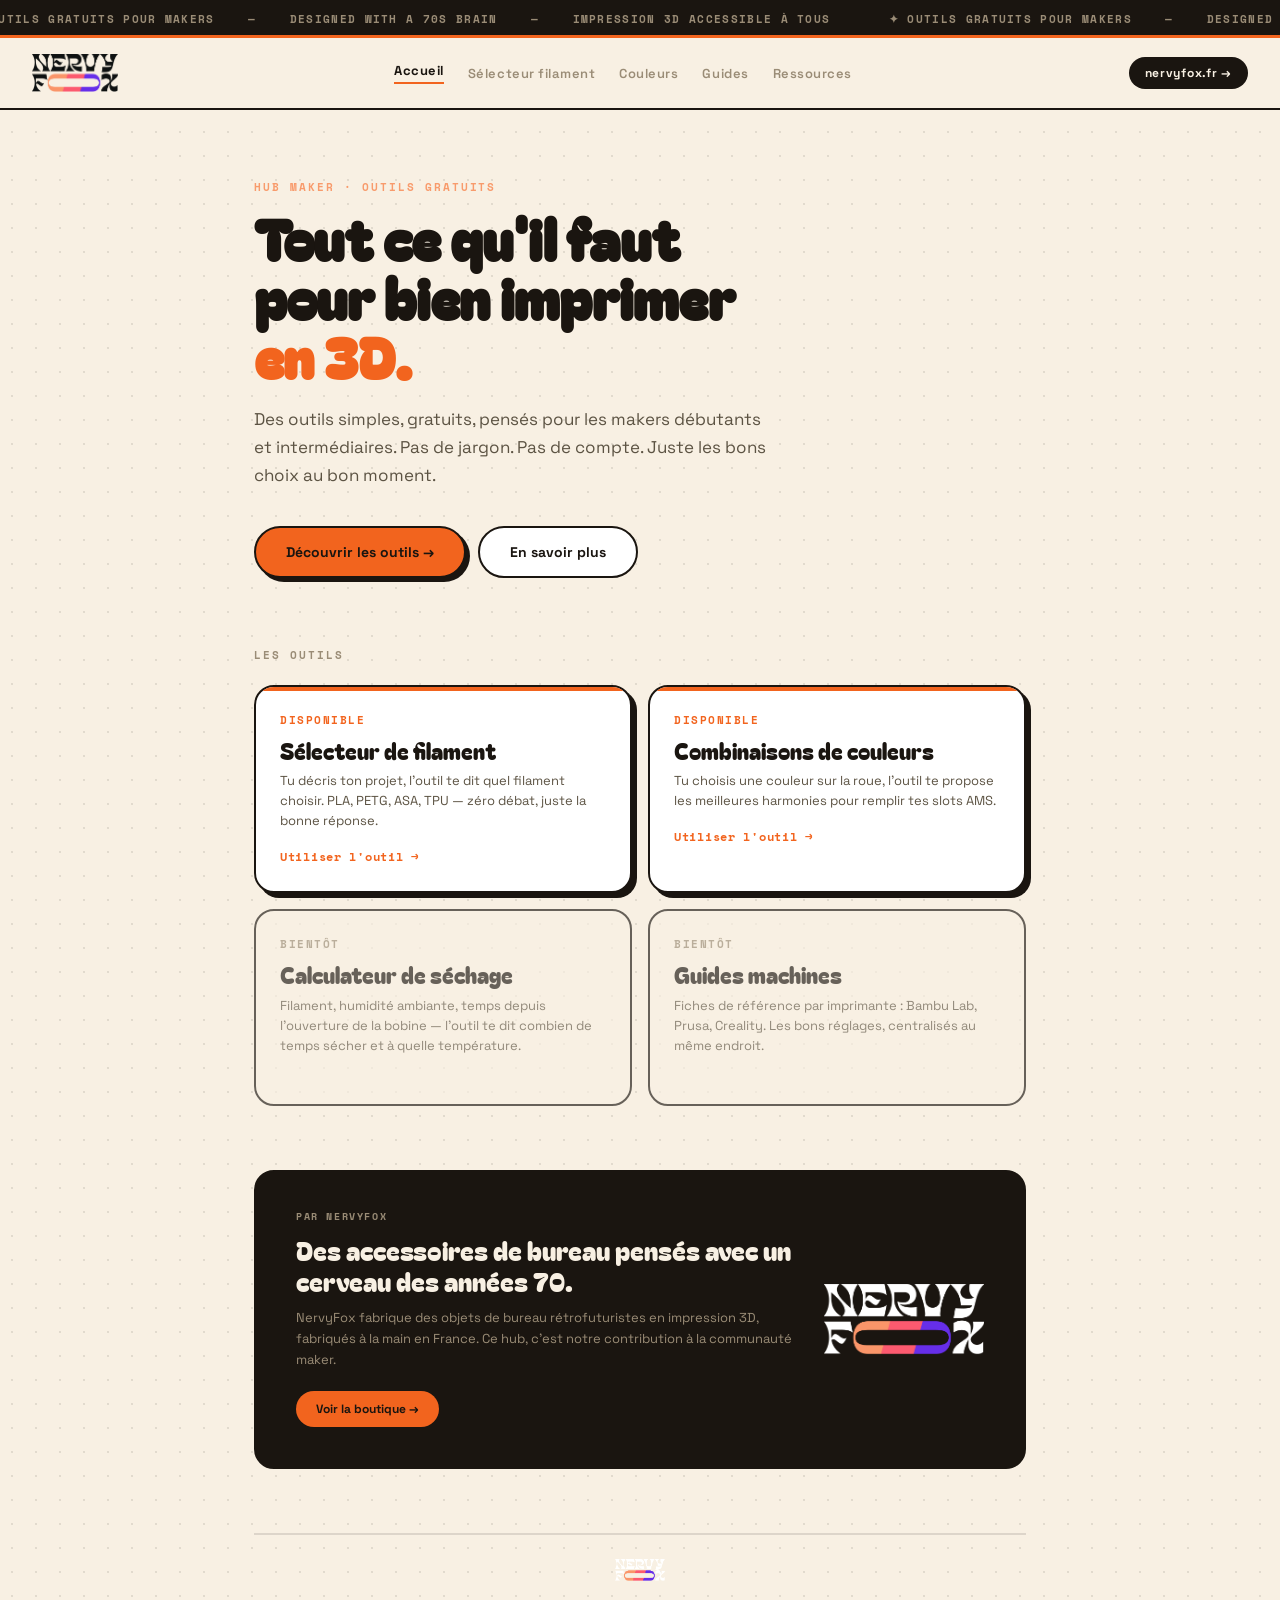
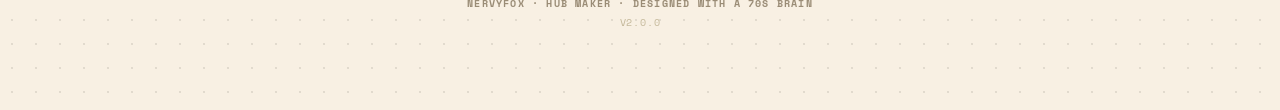
==== commit b083c5af: "Outil #2 : combinaisons de couleurs AMS — V2.0.0" ====
--- a/index.html
+++ b/index.html
@@ -79,27 +79,33 @@
   <section>
     <div class="section-label">Les outils</div>
     <div class="tools-grid">
+
       <a href="/selecteur/" class="tool-card active">
         <div class="tool-status disponible">Disponible</div>
         <div class="tool-name">Sélecteur de filament</div>
         <div class="tool-desc">Tu décris ton projet, l'outil te dit quel filament choisir. PLA, PETG, ASA, TPU — zéro débat, juste la bonne réponse.</div>
         <div class="tool-link">Utiliser l'outil →</div>
       </a>
-      <div class="tool-card soon">
-        <div class="tool-status bientot">Bientôt</div>
+
+      <a href="/couleurs/" class="tool-card active">
+        <div class="tool-status disponible">Disponible</div>
         <div class="tool-name">Combinaisons de couleurs</div>
-        <div class="tool-desc">Tu choisis une couleur de filament, l'outil te propose les combinaisons qui fonctionnent pour l'AMS ou le multicolore.</div>
-      </div>
+        <div class="tool-desc">Tu choisis une couleur sur la roue, l'outil te propose les meilleures harmonies pour remplir tes slots AMS.</div>
+        <div class="tool-link">Utiliser l'outil →</div>
+      </a>
+
       <div class="tool-card soon">
         <div class="tool-status bientot">Bientôt</div>
         <div class="tool-name">Calculateur de séchage</div>
         <div class="tool-desc">Filament, humidité ambiante, temps depuis l'ouverture de la bobine — l'outil te dit combien de temps sécher et à quelle température.</div>
       </div>
+
       <div class="tool-card soon">
         <div class="tool-status bientot">Bientôt</div>
         <div class="tool-name">Guides machines</div>
         <div class="tool-desc">Fiches de référence par imprimante : Bambu Lab, Prusa, Creality. Les bons réglages, centralisés au même endroit.</div>
       </div>
+
     </div>
   </section>
 
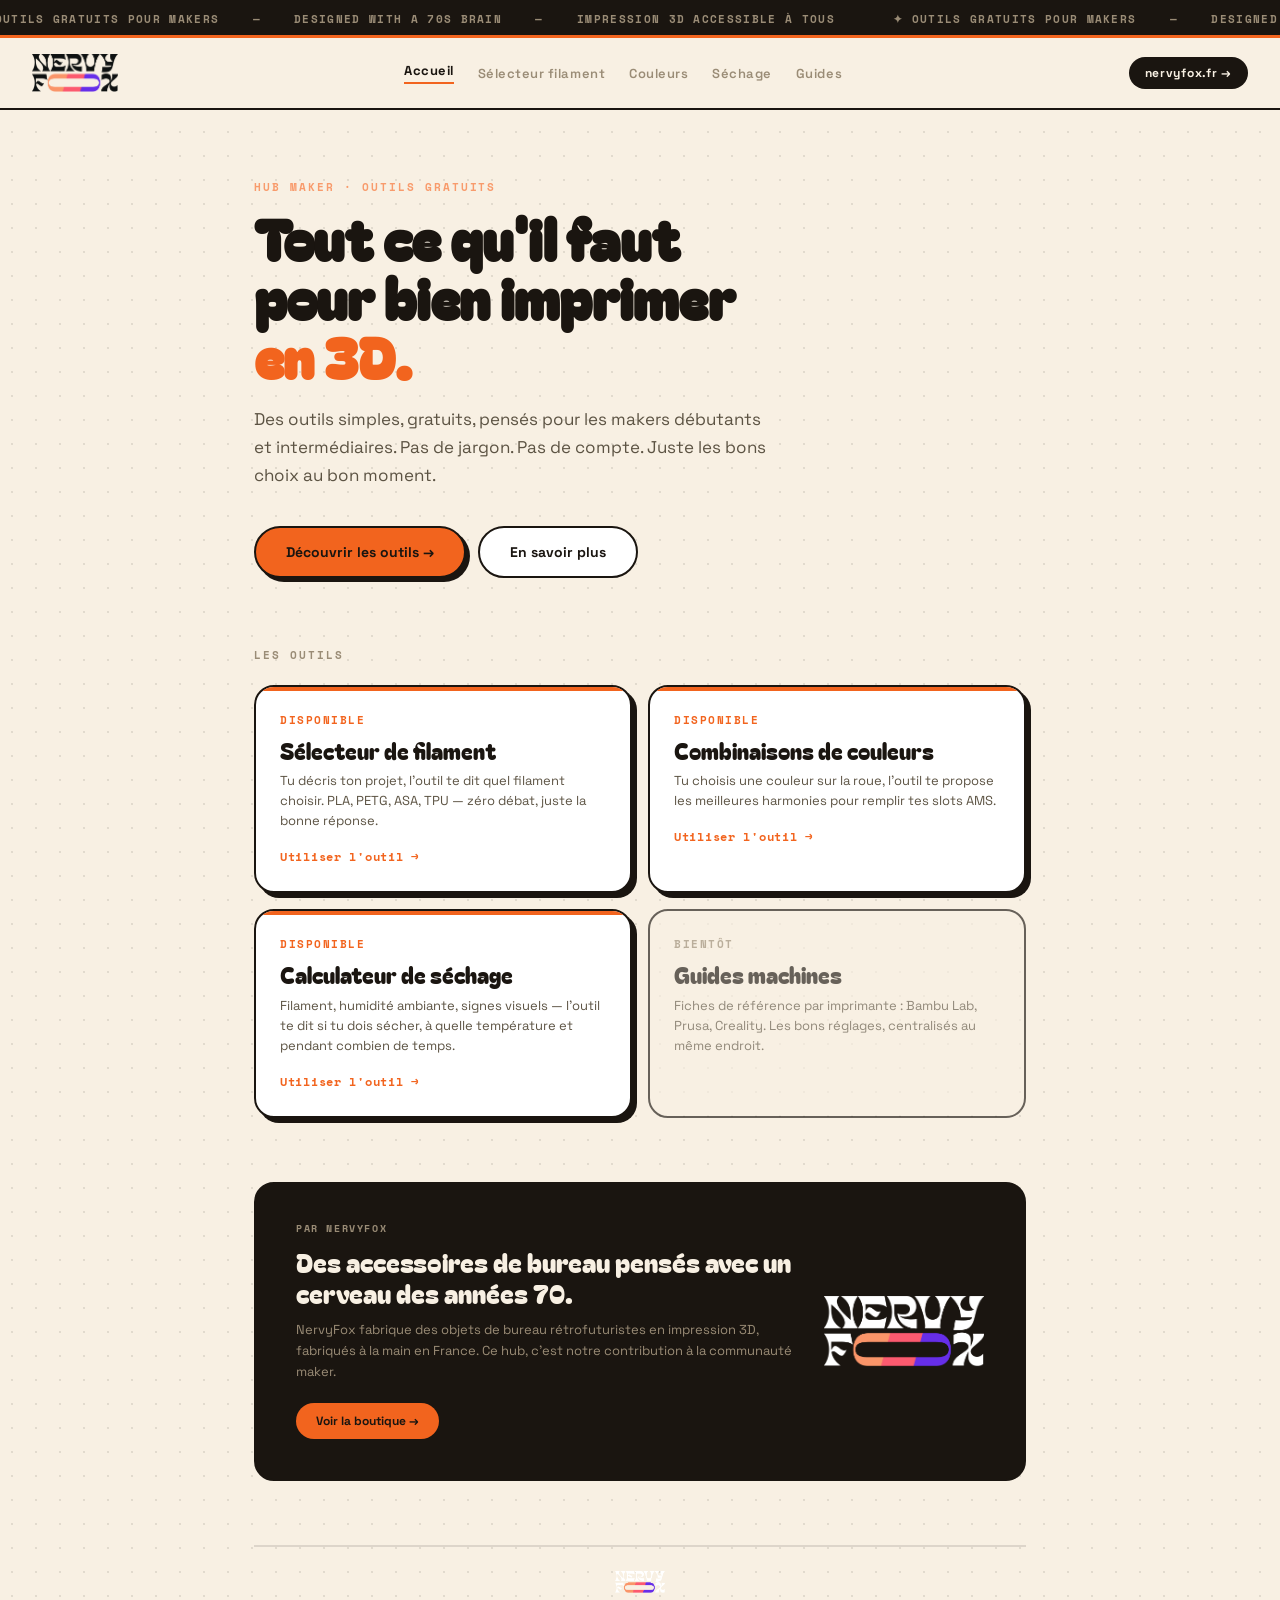
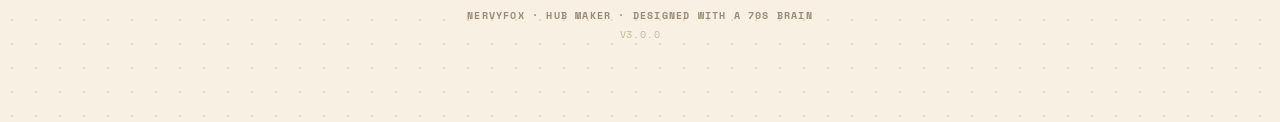
==== commit 723bfe8c: "Outil #3 : calculateur de séchage filament — V3.0.0" ====
--- a/index.html
+++ b/index.html
@@ -4,7 +4,7 @@
   <meta charset="UTF-8">
   <meta name="viewport" content="width=device-width, initial-scale=1.0">
   <title>NervyFox Hub — Outils gratuits pour makers</title>
-  <meta name="description" content="Des outils simples et gratuits pour bien imprimer en 3D. Sélecteur de filament, combinaisons de couleurs, guides machines. Par NervyFox.">
+  <meta name="description" content="Des outils simples et gratuits pour bien imprimer en 3D. Sélecteur de filament, combinaisons de couleurs, calculateur de séchage, guides machines. Par NervyFox.">
   <link rel="preconnect" href="https://fonts.googleapis.com">
   <link rel="preconnect" href="https://fonts.gstatic.com" crossorigin>
   <link href="https://fonts.googleapis.com/css2?family=Bagel+Fat+One&family=Space+Grotesk:wght@400;500;600;700&family=Space+Mono:wght@400;700&display=swap" rel="stylesheet">
@@ -94,11 +94,12 @@
         <div class="tool-link">Utiliser l'outil →</div>
       </a>
 
-      <div class="tool-card soon">
-        <div class="tool-status bientot">Bientôt</div>
+      <a href="/sechage/" class="tool-card active">
+        <div class="tool-status disponible">Disponible</div>
         <div class="tool-name">Calculateur de séchage</div>
-        <div class="tool-desc">Filament, humidité ambiante, temps depuis l'ouverture de la bobine — l'outil te dit combien de temps sécher et à quelle température.</div>
-      </div>
+        <div class="tool-desc">Filament, humidité ambiante, signes visuels — l'outil te dit si tu dois sécher, à quelle température et pendant combien de temps.</div>
+        <div class="tool-link">Utiliser l'outil →</div>
+      </a>
 
       <div class="tool-card soon">
         <div class="tool-status bientot">Bientôt</div>
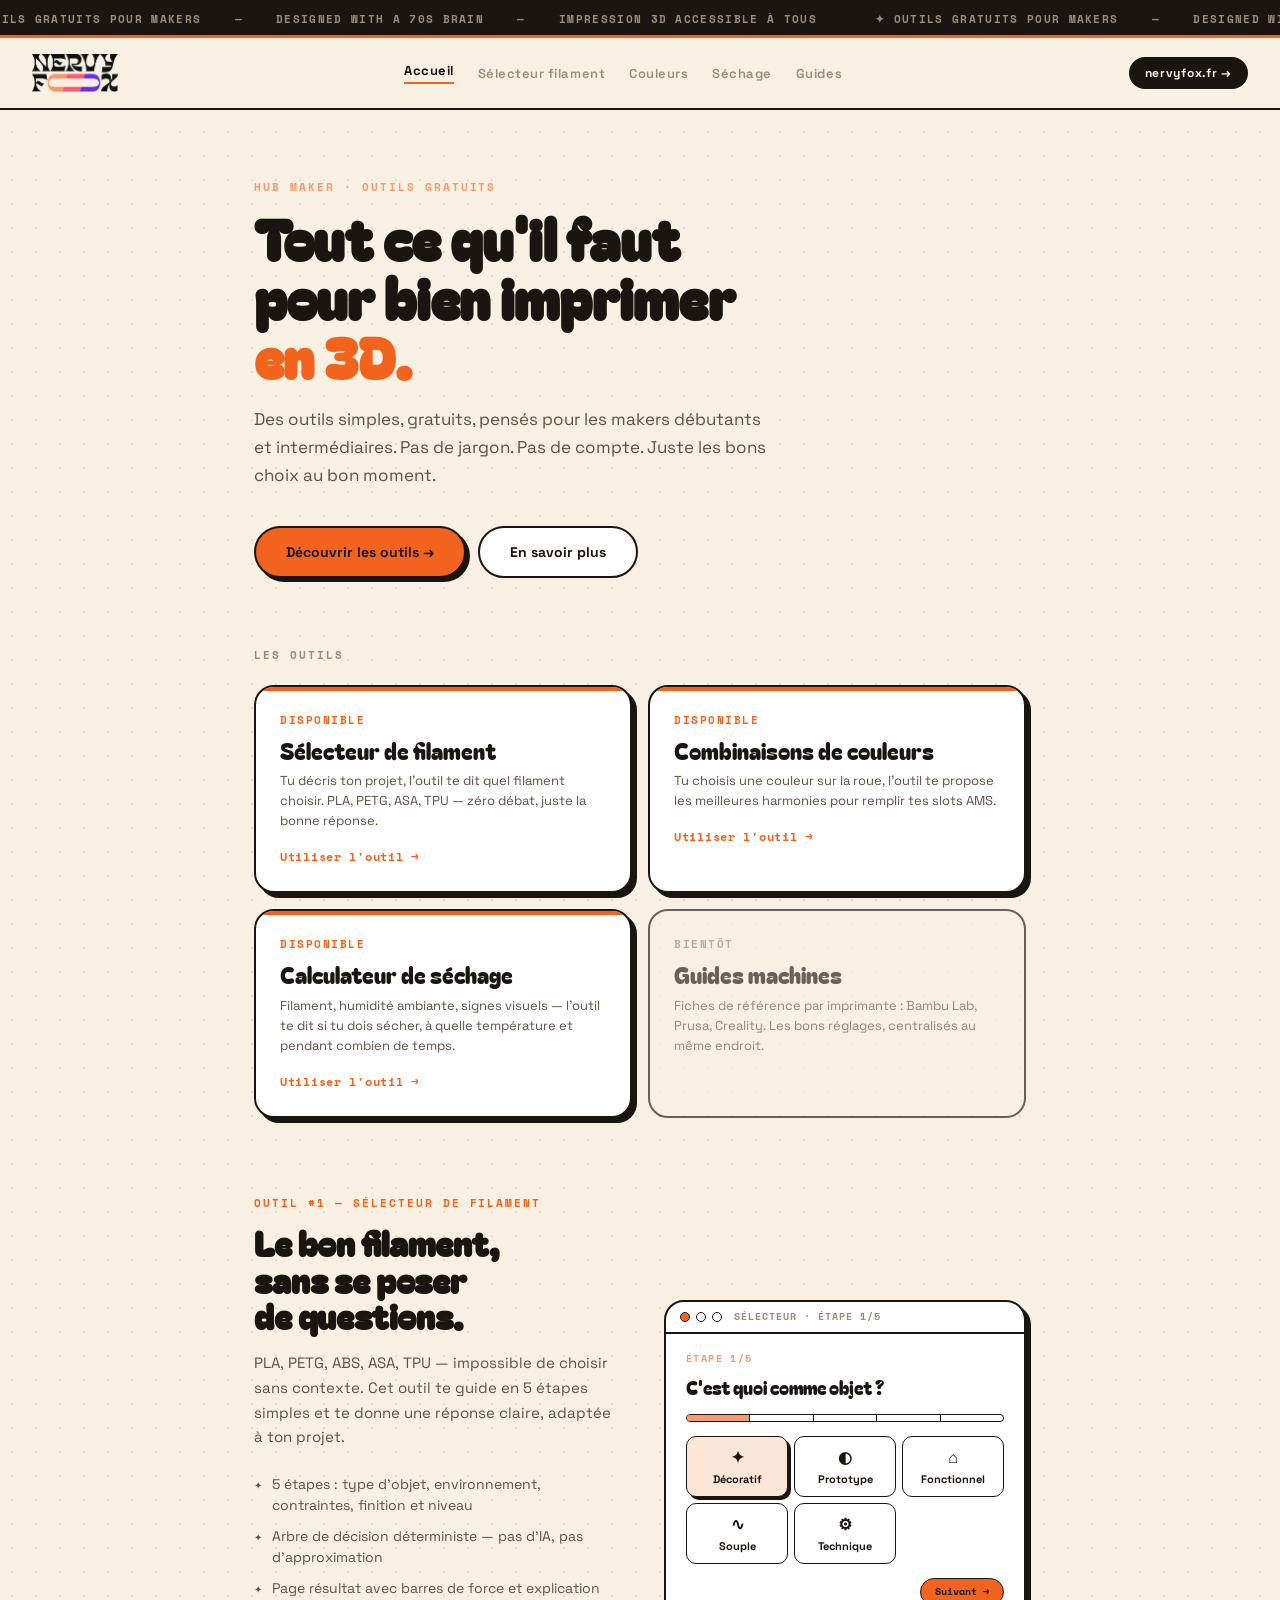
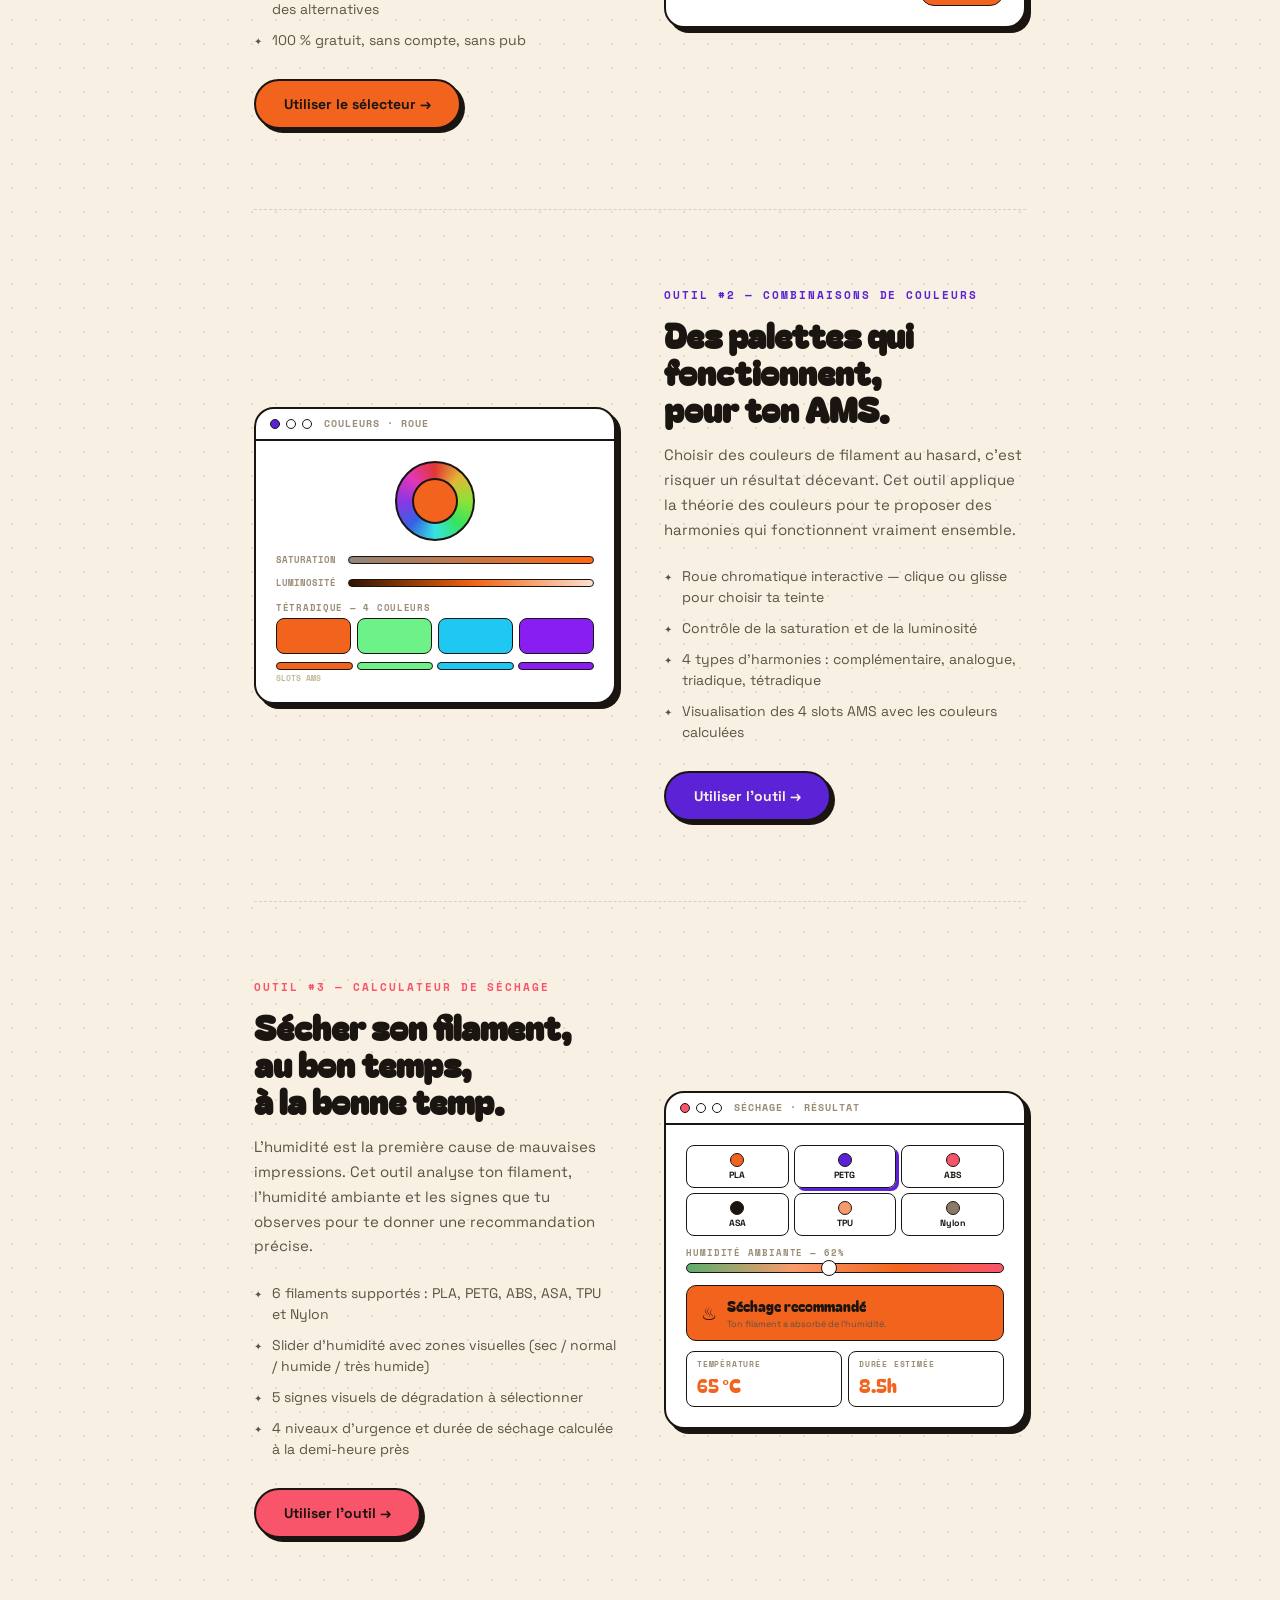
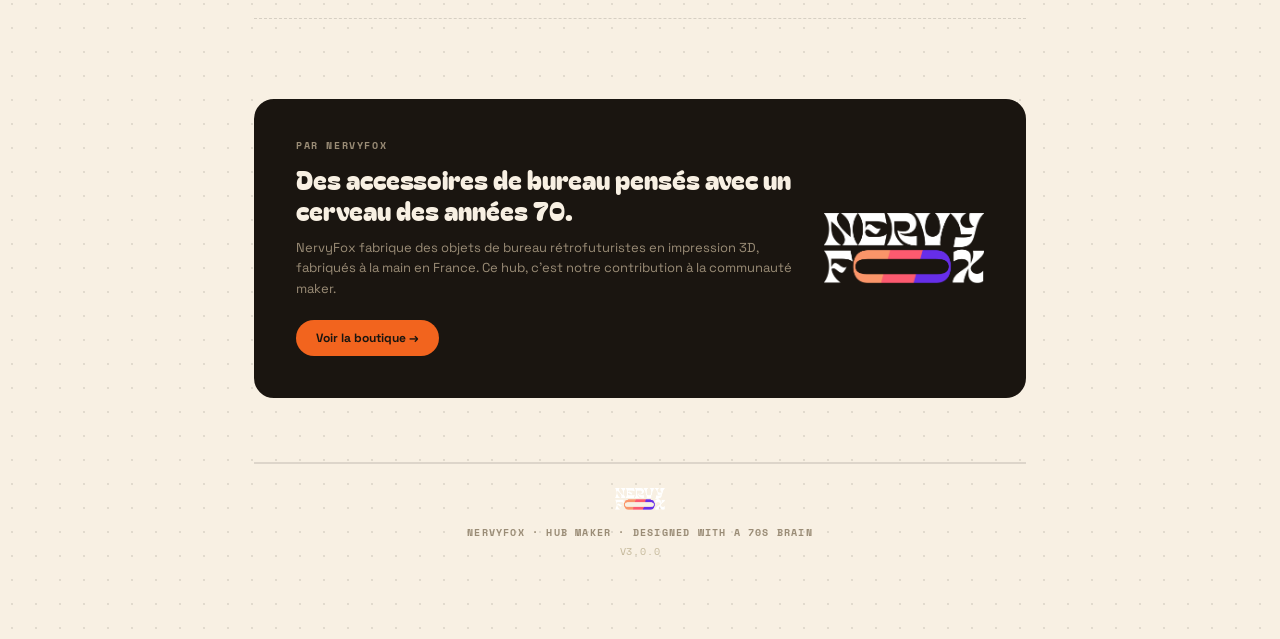
==== commit 043a07bb: "Homepage : sections de présentation des outils — V3.0.0" ====
--- a/index.html
+++ b/index.html
@@ -4,30 +4,31 @@
   <meta charset="UTF-8">
   <meta name="viewport" content="width=device-width, initial-scale=1.0">
   <title>NervyFox Hub — Outils gratuits pour makers</title>
-  <meta name="description" content="Des outils simples et gratuits pour bien imprimer en 3D. Sélecteur de filament, combinaisons de couleurs, calculateur de séchage, guides machines. Par NervyFox.">
+  <meta name="description" content="Des outils simples et gratuits pour bien imprimer en 3D. Par NervyFox.">
   <link rel="preconnect" href="https://fonts.googleapis.com">
   <link rel="preconnect" href="https://fonts.gstatic.com" crossorigin>
   <link href="https://fonts.googleapis.com/css2?family=Bagel+Fat+One&family=Space+Grotesk:wght@400;500;600;700&family=Space+Mono:wght@400;700&display=swap" rel="stylesheet">
   <link rel="stylesheet" href="/assets/styles.css">
   <style>
-    /* === HOMEPAGE UNIQUEMENT === */
     .wrap { padding: 72px 24px 80px; }
 
+    /* Hero */
     .hero { margin-bottom: 72px; }
     .hero-eyebrow { font: 700 11px/1 'Space Mono', monospace; letter-spacing: .18em; text-transform: uppercase; color: var(--orange-doux); margin-bottom: 16px; }
     .hero-title { font-family: 'Bagel Fat One', cursive; font-size: 56px; line-height: 1.05; margin-bottom: 20px; }
     .hero-title span { color: var(--orange); }
     .hero-desc { font-size: 17px; line-height: 1.65; color: var(--text-muted); max-width: 520px; margin-bottom: 36px; }
     .hero-ctas { display: flex; gap: 12px; flex-wrap: wrap; }
-
     .btn-primary { background: var(--orange); color: var(--ink); font-size: 14px; font-weight: 700; padding: 15px 30px; border-radius: var(--radius-pill); border: var(--border); box-shadow: var(--shadow-sm); text-decoration: none; transition: transform .12s, box-shadow .12s; }
     .btn-primary:hover { transform: translate(-1px,-1px); box-shadow: 6px 6px 0 var(--ink); color: var(--ink); }
     .btn-secondary { background: #fff; color: var(--ink); font-size: 14px; font-weight: 700; padding: 15px 30px; border-radius: var(--radius-pill); border: var(--border); text-decoration: none; }
     .btn-secondary:hover { background: var(--bg); color: var(--ink); }
 
+    /* Section label */
     .section-label { font: 700 11px/1 'Space Mono', monospace; letter-spacing: .18em; text-transform: uppercase; color: var(--text-light); margin-bottom: 24px; }
 
-    .tools-grid { display: grid; grid-template-columns: 1fr 1fr; gap: 16px; margin-bottom: 64px; }
+    /* Grille outils */
+    .tools-grid { display: grid; grid-template-columns: 1fr 1fr; gap: 16px; margin-bottom: 80px; }
     .tool-card { border: var(--border); border-radius: var(--radius-lg); padding: 28px 24px; background: #fff; position: relative; overflow: hidden; text-decoration: none; color: var(--ink); display: block; transition: transform .12s, box-shadow .12s; }
     .tool-card:hover { transform: translate(-2px,-2px); box-shadow: 7px 7px 0 var(--ink); color: var(--ink); }
     .tool-card.active { box-shadow: var(--shadow-md); }
@@ -40,6 +41,71 @@
     .tool-desc { font-size: 13px; line-height: 1.55; color: var(--text-muted); margin-bottom: 20px; }
     .tool-link { font: 700 12px/1 'Space Mono', monospace; letter-spacing: .06em; color: var(--orange); }
 
+    /* =============================================
+       SECTIONS DE PRÉSENTATION DES OUTILS
+    ============================================= */
+    .tool-section { display: grid; grid-template-columns: 1fr 1fr; gap: 48px; align-items: center; margin-bottom: 80px; }
+    .tool-section.reverse { direction: rtl; }
+    .tool-section.reverse > * { direction: ltr; }
+
+    .tool-section-text { }
+    .tool-section-eyebrow { font: 700 11px/1 'Space Mono', monospace; letter-spacing: .18em; text-transform: uppercase; margin-bottom: 16px; }
+    .tool-section-title { font-family: 'Bagel Fat One', cursive; font-size: 34px; line-height: 1.08; margin-bottom: 16px; }
+    .tool-section-desc { font-size: 15px; line-height: 1.65; color: var(--text-muted); margin-bottom: 24px; }
+    .tool-features { list-style: none; padding: 0; margin: 0 0 28px; display: flex; flex-direction: column; gap: 10px; }
+    .tool-features li { display: flex; align-items: flex-start; gap: 10px; font-size: 14px; line-height: 1.5; color: var(--text-muted); }
+    .tool-features li::before { content: '✦'; font-size: 10px; margin-top: 4px; flex-shrink: 0; }
+    .btn-tool-cta { display: inline-flex; align-items: center; gap: 8px; border: var(--border); border-radius: var(--radius-pill); padding: 14px 28px; font-weight: 700; font-size: 14px; text-decoration: none; transition: transform .12s, box-shadow .12s; color: var(--ink); }
+    .btn-tool-cta:hover { transform: translate(-1px,-1px); box-shadow: 5px 5px 0 var(--ink); color: var(--ink); }
+
+    /* Cadre visuel commun */
+    .tool-visual { border: var(--border); border-radius: var(--radius-lg); overflow: hidden; box-shadow: var(--shadow-md); background: #fff; }
+    .tool-visual-header { padding: 10px 14px; border-bottom: var(--border); display: flex; align-items: center; gap: 6px; }
+    .visual-dot { width: 10px; height: 10px; border-radius: 50%; border: 1.5px solid var(--ink); }
+    .tool-visual-body { padding: 20px; }
+
+    /* --- Mockup Sélecteur --- */
+    .mock-step-label { font: 700 10px/1 'Space Mono', monospace; letter-spacing: .14em; text-transform: uppercase; color: var(--orange-doux); margin-bottom: 10px; }
+    .mock-step-title { font-family: 'Bagel Fat One', cursive; font-size: 18px; margin-bottom: 14px; }
+    .mock-progress { display: flex; height: 8px; border: 1.5px solid var(--ink); border-radius: var(--radius-pill); overflow: hidden; margin-bottom: 14px; }
+    .mock-progress div { flex: 1; border-right: 1.5px solid var(--ink); }
+    .mock-progress div:last-child { border-right: none; }
+    .mock-cards-row { display: grid; grid-template-columns: repeat(3, 1fr); gap: 6px; margin-bottom: 14px; }
+    .mock-card { border: 1.5px solid var(--ink); border-radius: 10px; padding: 10px 6px; text-align: center; font-size: 11px; font-weight: 700; background: #fff; }
+    .mock-card.sel { background: var(--selected-bg); box-shadow: 3px 3px 0 var(--ink); }
+    .mock-card-icon { font-size: 16px; margin-bottom: 4px; }
+    .mock-nav { display: flex; justify-content: space-between; }
+    .mock-btn { font: 700 11px/1 'Space Mono', monospace; border: 1.5px solid var(--ink); border-radius: var(--radius-pill); padding: 8px 14px; font-size: 10px; background: #fff; }
+    .mock-btn.ok { background: var(--orange); }
+
+    /* --- Mockup Couleurs --- */
+    .mock-wheel-wrap { display: flex; justify-content: center; margin-bottom: 14px; }
+    .mock-wheel { width: 80px; height: 80px; border-radius: 50%; border: 2px solid var(--ink); background: conic-gradient(hsl(0,75%,55%), hsl(45,75%,55%), hsl(90,75%,55%), hsl(135,75%,55%), hsl(180,75%,55%), hsl(225,75%,55%), hsl(270,75%,55%), hsl(315,75%,55%), hsl(360,75%,55%)); position: relative; }
+    .mock-wheel-inner { position: absolute; top: 50%; left: 50%; transform: translate(-50%,-50%); width: 46px; height: 46px; border-radius: 50%; background: #F2641E; border: 2px solid var(--ink); }
+    .mock-combo-row { display: flex; gap: 6px; margin-bottom: 8px; }
+    .mock-swatch { flex: 1; height: 36px; border-radius: 8px; border: 1.5px solid var(--ink); }
+    .mock-combo-label { font: 700 9px/1 'Space Mono', monospace; letter-spacing: .08em; text-transform: uppercase; color: var(--text-light); margin-bottom: 6px; }
+
+    /* --- Mockup Séchage --- */
+    .mock-fil-row { display: grid; grid-template-columns: repeat(3, 1fr); gap: 5px; margin-bottom: 12px; }
+    .mock-fil { border: 1.5px solid var(--ink); border-radius: 8px; padding: 7px 4px; text-align: center; font: 700 9px/1 'Space Grotesk', sans-serif; display: flex; flex-direction: column; align-items: center; gap: 4px; }
+    .mock-fil.sel { box-shadow: 3px 3px 0 var(--ink); }
+    .mock-fil-dot { width: 14px; height: 14px; border-radius: 50%; border: 1.5px solid var(--ink); }
+    .mock-slider-track { height: 10px; border: 1.5px solid var(--ink); border-radius: var(--radius-pill); background: linear-gradient(to right, #5BAD6F, #F89B6C, #F2641E, #F8556B); margin-bottom: 12px; position: relative; }
+    .mock-slider-thumb { position: absolute; top: 50%; left: 45%; transform: translate(-50%,-50%); width: 16px; height: 16px; border-radius: 50%; background: #fff; border: 1.5px solid var(--ink); }
+    .mock-result-banner { border-radius: 10px; padding: 10px 14px; display: flex; align-items: center; gap: 10px; }
+    .mock-result-icon { font-size: 18px; }
+    .mock-result-text { font-family: 'Bagel Fat One', cursive; font-size: 14px; }
+    .mock-result-sub { font-size: 9px; color: var(--text-muted); margin-top: 2px; }
+    .mock-info-row { display: grid; grid-template-columns: 1fr 1fr; gap: 6px; margin-top: 10px; }
+    .mock-info-box { border: 1.5px solid var(--ink); border-radius: 8px; padding: 8px 10px; }
+    .mock-info-label { font: 700 8px/1 'Space Mono', monospace; letter-spacing: .1em; text-transform: uppercase; color: var(--text-light); margin-bottom: 4px; }
+    .mock-info-val { font-family: 'Bagel Fat One', cursive; font-size: 18px; }
+
+    /* Diviseur entre sections */
+    .section-divider { border: none; border-top: 1.5px dashed rgba(26,21,16,.15); margin: 0 0 80px; }
+
+    /* Bloc NervyFox */
     .nfox-block { background: var(--ink); border-radius: var(--radius-lg); padding: 40px; display: flex; align-items: center; gap: 32px; border: var(--border); }
     .nfox-content { flex: 1; }
     .nfox-eyebrow { font: 700 10px/1 'Space Mono', monospace; letter-spacing: .16em; text-transform: uppercase; color: var(--text-light); margin-bottom: 12px; }
@@ -55,17 +121,19 @@
       .hero-title { font-size: 36px; }
       .hero-desc { font-size: 15px; }
       .tools-grid { grid-template-columns: 1fr; }
+      .tool-section { grid-template-columns: 1fr; gap: 28px; }
+      .tool-section.reverse { direction: ltr; }
+      .tool-section-title { font-size: 26px; }
       .nfox-block { flex-direction: column; padding: 28px 20px; gap: 20px; }
       .nfox-logo { width: 80px; }
     }
   </style>
 </head>
 <body>
-
 <div id="hub-header"></div>
-
 <div class="wrap">
 
+  <!-- HERO -->
   <section class="hero">
     <div class="hero-eyebrow">Hub Maker · Outils gratuits</div>
     <h1 class="hero-title">Tout ce qu'il faut<br>pour bien imprimer<br><span>en 3D.</span></h1>
@@ -76,40 +144,234 @@
     </div>
   </section>
 
+  <!-- GRILLE OUTILS -->
   <section>
     <div class="section-label">Les outils</div>
     <div class="tools-grid">
-
       <a href="/selecteur/" class="tool-card active">
         <div class="tool-status disponible">Disponible</div>
         <div class="tool-name">Sélecteur de filament</div>
         <div class="tool-desc">Tu décris ton projet, l'outil te dit quel filament choisir. PLA, PETG, ASA, TPU — zéro débat, juste la bonne réponse.</div>
         <div class="tool-link">Utiliser l'outil →</div>
       </a>
-
       <a href="/couleurs/" class="tool-card active">
         <div class="tool-status disponible">Disponible</div>
         <div class="tool-name">Combinaisons de couleurs</div>
         <div class="tool-desc">Tu choisis une couleur sur la roue, l'outil te propose les meilleures harmonies pour remplir tes slots AMS.</div>
         <div class="tool-link">Utiliser l'outil →</div>
       </a>
-
       <a href="/sechage/" class="tool-card active">
         <div class="tool-status disponible">Disponible</div>
         <div class="tool-name">Calculateur de séchage</div>
         <div class="tool-desc">Filament, humidité ambiante, signes visuels — l'outil te dit si tu dois sécher, à quelle température et pendant combien de temps.</div>
         <div class="tool-link">Utiliser l'outil →</div>
       </a>
-
       <div class="tool-card soon">
         <div class="tool-status bientot">Bientôt</div>
         <div class="tool-name">Guides machines</div>
         <div class="tool-desc">Fiches de référence par imprimante : Bambu Lab, Prusa, Creality. Les bons réglages, centralisés au même endroit.</div>
       </div>
-
-    </div>
-  </section>
-
+    </div>
+  </section>
+
+  <!-- ============================================
+       SECTION 1 — SÉLECTEUR DE FILAMENT
+  ============================================= -->
+  <section class="tool-section">
+    <div class="tool-section-text">
+      <div class="tool-section-eyebrow" style="color:var(--orange);">Outil #1 — Sélecteur de filament</div>
+      <h2 class="tool-section-title">Le bon filament,<br>sans se poser<br>de questions.</h2>
+      <p class="tool-section-desc">PLA, PETG, ABS, ASA, TPU — impossible de choisir sans contexte. Cet outil te guide en 5 étapes simples et te donne une réponse claire, adaptée à ton projet.</p>
+      <ul class="tool-features">
+        <li>5 étapes : type d'objet, environnement, contraintes, finition et niveau</li>
+        <li>Arbre de décision déterministe — pas d'IA, pas d'approximation</li>
+        <li>Page résultat avec barres de force et explication des alternatives</li>
+        <li>100 % gratuit, sans compte, sans pub</li>
+      </ul>
+      <a href="/selecteur/" class="btn-tool-cta" style="background:var(--orange); box-shadow:var(--shadow-sm);">
+        Utiliser le sélecteur →
+      </a>
+    </div>
+    <div class="tool-visual">
+      <div class="tool-visual-header">
+        <div class="visual-dot" style="background:var(--orange);"></div>
+        <div class="visual-dot"></div>
+        <div class="visual-dot"></div>
+        <span style="font:700 10px/1 'Space Mono',monospace;letter-spacing:.1em;text-transform:uppercase;color:var(--text-light);margin-left:6px;">Sélecteur · Étape 1/5</span>
+      </div>
+      <div class="tool-visual-body">
+        <div class="mock-step-label">Étape 1/5</div>
+        <div class="mock-step-title">C'est quoi comme objet ?</div>
+        <div class="mock-progress">
+          <div style="background:var(--orange-doux);"></div>
+          <div></div><div></div><div></div><div></div>
+        </div>
+        <div class="mock-cards-row" style="grid-template-columns:repeat(3,1fr);">
+          <div class="mock-card sel">
+            <div class="mock-card-icon">✦</div>
+            <div>Décoratif</div>
+          </div>
+          <div class="mock-card">
+            <div class="mock-card-icon">◐</div>
+            <div>Prototype</div>
+          </div>
+          <div class="mock-card">
+            <div class="mock-card-icon">⌂</div>
+            <div>Fonctionnel</div>
+          </div>
+          <div class="mock-card">
+            <div class="mock-card-icon">∿</div>
+            <div>Souple</div>
+          </div>
+          <div class="mock-card">
+            <div class="mock-card-icon">⚙</div>
+            <div>Technique</div>
+          </div>
+          <div></div>
+        </div>
+        <div class="mock-nav">
+          <div class="mock-btn" style="visibility:hidden;">← Retour</div>
+          <div class="mock-btn ok">Suivant →</div>
+        </div>
+      </div>
+    </div>
+  </section>
+
+  <hr class="section-divider">
+
+  <!-- ============================================
+       SECTION 2 — COMBINAISONS DE COULEURS
+  ============================================= -->
+  <section class="tool-section reverse">
+    <div class="tool-section-text">
+      <div class="tool-section-eyebrow" style="color:var(--violet);">Outil #2 — Combinaisons de couleurs</div>
+      <h2 class="tool-section-title">Des palettes qui<br>fonctionnent,<br>pour ton AMS.</h2>
+      <p class="tool-section-desc">Choisir des couleurs de filament au hasard, c'est risquer un résultat décevant. Cet outil applique la théorie des couleurs pour te proposer des harmonies qui fonctionnent vraiment ensemble.</p>
+      <ul class="tool-features">
+        <li>Roue chromatique interactive — clique ou glisse pour choisir ta teinte</li>
+        <li>Contrôle de la saturation et de la luminosité</li>
+        <li>4 types d'harmonies : complémentaire, analogue, triadique, tétradique</li>
+        <li>Visualisation des 4 slots AMS avec les couleurs calculées</li>
+      </ul>
+      <a href="/couleurs/" class="btn-tool-cta" style="background:var(--violet);color:#F8F0E3;box-shadow:4px 4px 0 var(--ink);">
+        Utiliser l'outil →
+      </a>
+    </div>
+    <div class="tool-visual">
+      <div class="tool-visual-header">
+        <div class="visual-dot" style="background:var(--violet);"></div>
+        <div class="visual-dot"></div>
+        <div class="visual-dot"></div>
+        <span style="font:700 10px/1 'Space Mono',monospace;letter-spacing:.1em;text-transform:uppercase;color:var(--text-light);margin-left:6px;">Couleurs · Roue</span>
+      </div>
+      <div class="tool-visual-body">
+        <div class="mock-wheel-wrap">
+          <div class="mock-wheel">
+            <div class="mock-wheel-inner"></div>
+          </div>
+        </div>
+        <div style="display:flex;gap:8px;margin-bottom:14px;align-items:center;">
+          <span style="font:700 9px/1 'Space Mono',monospace;text-transform:uppercase;color:var(--text-light);width:64px;">Saturation</span>
+          <div style="flex:1;height:8px;border:1.5px solid var(--ink);border-radius:99px;background:linear-gradient(to right,hsl(22,10%,53%),hsl(22,100%,53%));"></div>
+        </div>
+        <div style="display:flex;gap:8px;margin-bottom:16px;align-items:center;">
+          <span style="font:700 9px/1 'Space Mono',monospace;text-transform:uppercase;color:var(--text-light);width:64px;">Luminosité</span>
+          <div style="flex:1;height:8px;border:1.5px solid var(--ink);border-radius:99px;background:linear-gradient(to right,hsl(22,88%,10%),hsl(22,88%,50%),hsl(22,88%,90%));"></div>
+        </div>
+        <div class="mock-combo-label">Tétradique — 4 couleurs</div>
+        <div class="mock-combo-row">
+          <div class="mock-swatch" style="background:#F2641E;"></div>
+          <div class="mock-swatch" style="background:#6CF289;"></div>
+          <div class="mock-swatch" style="background:#1EC8F2;"></div>
+          <div class="mock-swatch" style="background:#891EF2;"></div>
+        </div>
+        <div style="display:flex;gap:4px;">
+          <div style="flex:1;height:8px;border-radius:99px;border:1.5px solid var(--ink);background:#F2641E;"></div>
+          <div style="flex:1;height:8px;border-radius:99px;border:1.5px solid var(--ink);background:#6CF289;"></div>
+          <div style="flex:1;height:8px;border-radius:99px;border:1.5px solid var(--ink);background:#1EC8F2;"></div>
+          <div style="flex:1;height:8px;border-radius:99px;border:1.5px solid var(--ink);background:#891EF2;"></div>
+        </div>
+        <div style="font:700 8px/1 'Space Mono',monospace;text-transform:uppercase;color:var(--text-faint);margin-top:4px;">Slots AMS</div>
+      </div>
+    </div>
+  </section>
+
+  <hr class="section-divider">
+
+  <!-- ============================================
+       SECTION 3 — CALCULATEUR DE SÉCHAGE
+  ============================================= -->
+  <section class="tool-section">
+    <div class="tool-section-text">
+      <div class="tool-section-eyebrow" style="color:var(--rose);">Outil #3 — Calculateur de séchage</div>
+      <h2 class="tool-section-title">Sécher son filament,<br>au bon temps,<br>à la bonne temp.</h2>
+      <p class="tool-section-desc">L'humidité est la première cause de mauvaises impressions. Cet outil analyse ton filament, l'humidité ambiante et les signes que tu observes pour te donner une recommandation précise.</p>
+      <ul class="tool-features">
+        <li>6 filaments supportés : PLA, PETG, ABS, ASA, TPU et Nylon</li>
+        <li>Slider d'humidité avec zones visuelles (sec / normal / humide / très humide)</li>
+        <li>5 signes visuels de dégradation à sélectionner</li>
+        <li>4 niveaux d'urgence et durée de séchage calculée à la demi-heure près</li>
+      </ul>
+      <a href="/sechage/" class="btn-tool-cta" style="background:var(--rose);box-shadow:4px 4px 0 var(--ink);">
+        Utiliser l'outil →
+      </a>
+    </div>
+    <div class="tool-visual">
+      <div class="tool-visual-header">
+        <div class="visual-dot" style="background:var(--rose);"></div>
+        <div class="visual-dot"></div>
+        <div class="visual-dot"></div>
+        <span style="font:700 10px/1 'Space Mono',monospace;letter-spacing:.1em;text-transform:uppercase;color:var(--text-light);margin-left:6px;">Séchage · Résultat</span>
+      </div>
+      <div class="tool-visual-body">
+        <div class="mock-fil-row">
+          <div class="mock-fil">
+            <div class="mock-fil-dot" style="background:#F2641E;"></div>PLA
+          </div>
+          <div class="mock-fil sel" style="box-shadow:3px 3px 0 #5B22D6;">
+            <div class="mock-fil-dot" style="background:#5B22D6;"></div>PETG
+          </div>
+          <div class="mock-fil">
+            <div class="mock-fil-dot" style="background:#F8556B;"></div>ABS
+          </div>
+          <div class="mock-fil">
+            <div class="mock-fil-dot" style="background:#1A1510;"></div>ASA
+          </div>
+          <div class="mock-fil">
+            <div class="mock-fil-dot" style="background:#F89B6C;"></div>TPU
+          </div>
+          <div class="mock-fil">
+            <div class="mock-fil-dot" style="background:#8A7C64;"></div>Nylon
+          </div>
+        </div>
+        <div style="font:700 9px/1 'Space Mono',monospace;letter-spacing:.1em;text-transform:uppercase;color:var(--text-light);margin-bottom:6px;">Humidité ambiante — 62%</div>
+        <div class="mock-slider-track">
+          <div class="mock-slider-thumb"></div>
+        </div>
+        <div class="mock-result-banner" style="background:var(--orange);border:1.5px solid var(--ink);">
+          <div class="mock-result-icon">♨</div>
+          <div>
+            <div class="mock-result-text">Séchage recommandé</div>
+            <div class="mock-result-sub">Ton filament a absorbé de l'humidité.</div>
+          </div>
+        </div>
+        <div class="mock-info-row">
+          <div class="mock-info-box">
+            <div class="mock-info-label">Température</div>
+            <div class="mock-info-val" style="color:var(--orange);">65 °C</div>
+          </div>
+          <div class="mock-info-box">
+            <div class="mock-info-label">Durée estimée</div>
+            <div class="mock-info-val" style="color:var(--orange);">8.5h</div>
+          </div>
+        </div>
+      </div>
+    </div>
+  </section>
+
+  <hr class="section-divider">
+
+  <!-- BLOC NERVYFOX -->
   <section>
     <div class="nfox-block">
       <div class="nfox-content">
@@ -118,20 +380,13 @@
         <div class="nfox-desc">NervyFox fabrique des objets de bureau rétrofuturistes en impression 3D, fabriqués à la main en France. Ce hub, c'est notre contribution à la communauté maker.</div>
         <a href="https://nervyfox.fr" target="_blank" class="nfox-cta">Voir la boutique →</a>
       </div>
-      <div class="nfox-logo">
-        <img src="/assets/logo-pill.png" alt="NervyFox">
-      </div>
+      <div class="nfox-logo"><img src="/assets/logo-pill.png" alt="NervyFox"></div>
     </div>
   </section>
 
   <div id="hub-footer"></div>
-
 </div>
-
 <script src="/assets/components.js"></script>
-<script>
-  renderHeader('accueil');
-  renderFooter();
-</script>
+<script>renderHeader('accueil'); renderFooter();</script>
 </body>
 </html>
--- a/assets/styles.css
+++ b/assets/styles.css
@@ -5,7 +5,6 @@
 
 /* === VARIABLES === */
 :root {
-  /* Couleurs principales */
   --bg:           #F8F0E3;
   --ink:          #1A1510;
   --orange:       #F2641E;
@@ -14,13 +13,11 @@
   --orange-doux:  #F89B6C;
   --selected-bg:  #FBE6D8;
 
-  /* Couleurs texte secondaires */
   --text-muted:   #5C5343;
   --text-subtle:  #8A7C64;
   --text-light:   #9A8C76;
   --text-faint:   #C4B89A;
 
-  /* Bordures */
   --border:       2.5px solid var(--ink);
   --border-light: 1.5px solid rgba(26,21,16,.12);
   --radius-sm:    8px;
@@ -28,7 +25,6 @@
   --radius-lg:    20px;
   --radius-pill:  999px;
 
-  /* Ombres rétro */
   --shadow-sm:    4px 4px 0 var(--ink);
   --shadow-md:    5px 5px 0 var(--ink);
   --shadow-lg:    6px 6px 0 rgba(26,21,16,.12);
@@ -50,7 +46,7 @@
 h1, h2, h3 { margin: 0; }
 p { margin: 0; }
 
-/* === WRAP (base commune) === */
+/* === WRAP === */
 .wrap { max-width: 820px; margin: 0 auto; padding: 56px 24px 80px; }
 
 /* === TICKER === */
@@ -94,7 +90,7 @@
 .bagel { font-family: 'Bagel Fat One', cursive; }
 .mono { font-family: 'Space Mono', monospace; }
 
-/* === RESPONSIVE COMMUN === */
+/* === RESPONSIVE === */
 @media (max-width: 640px) {
   .wrap { padding: 40px 16px 60px; }
   .masthead { padding: 14px 20px; }
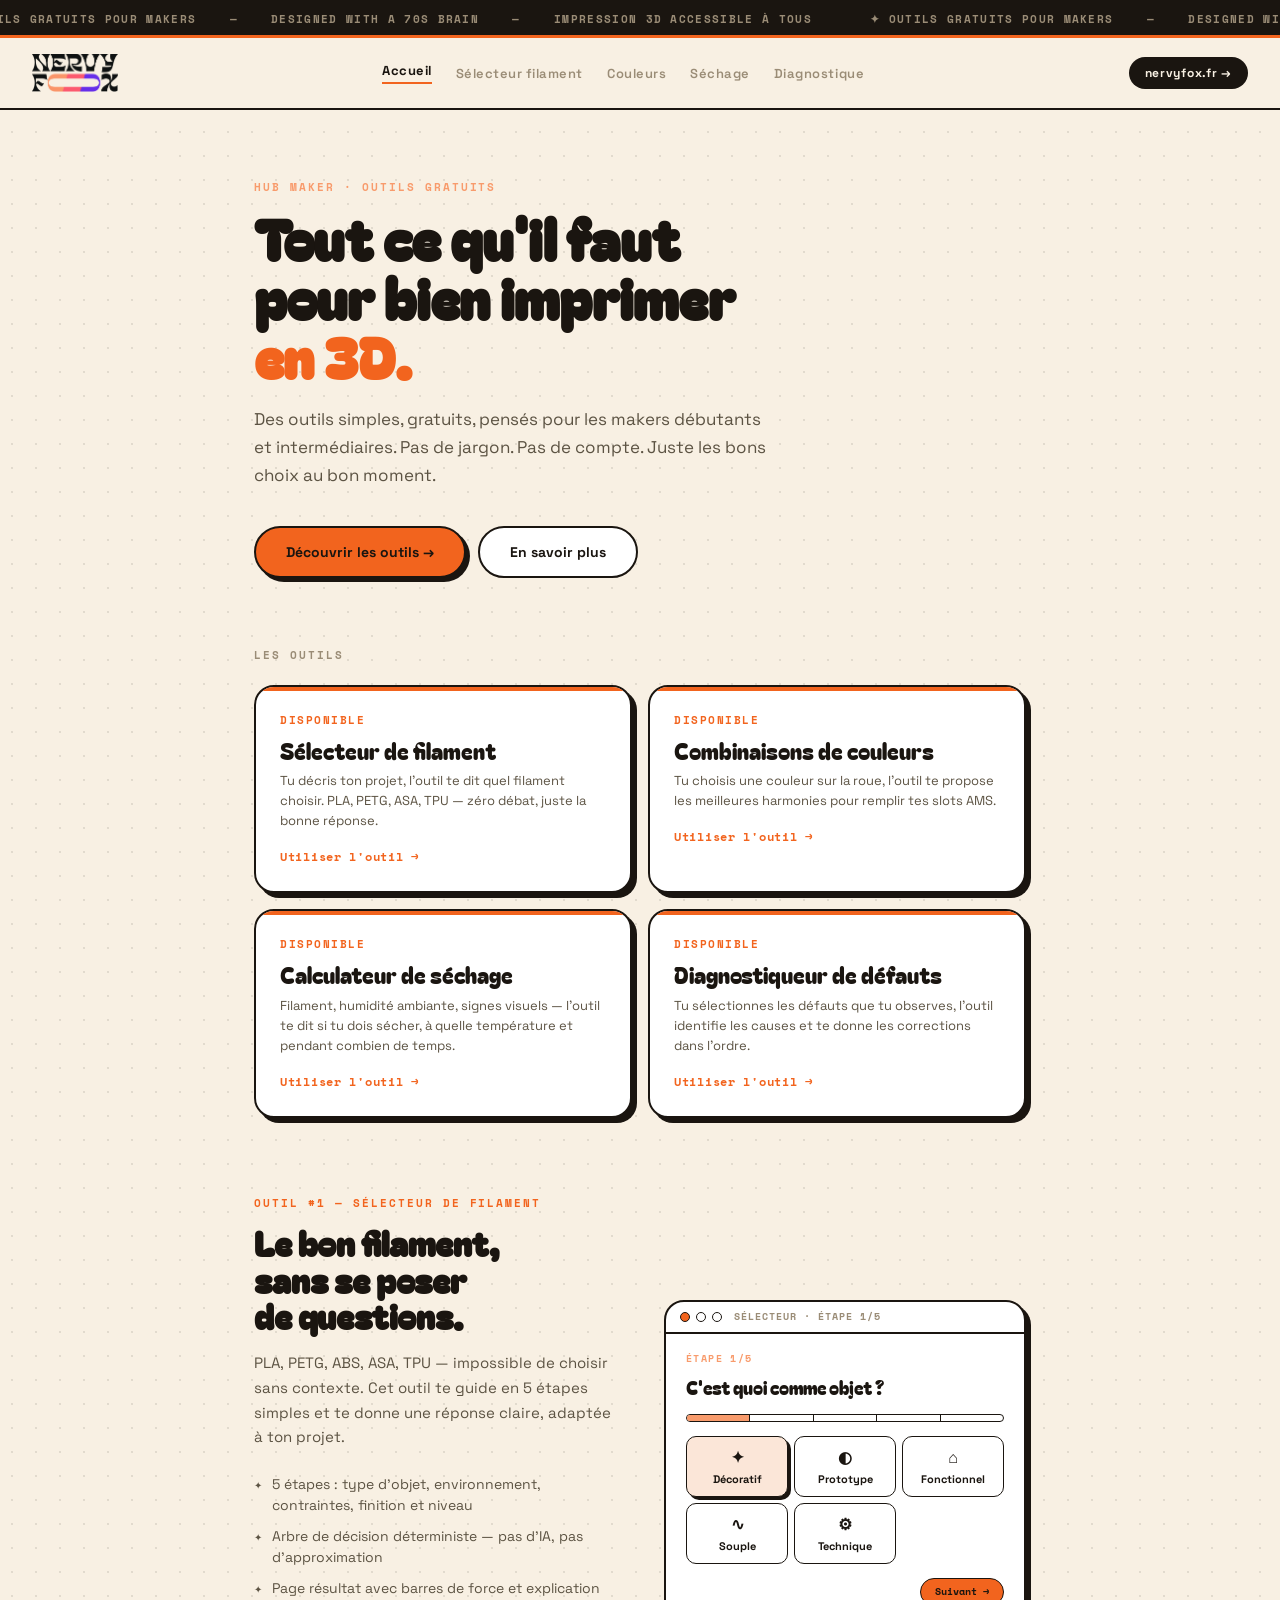
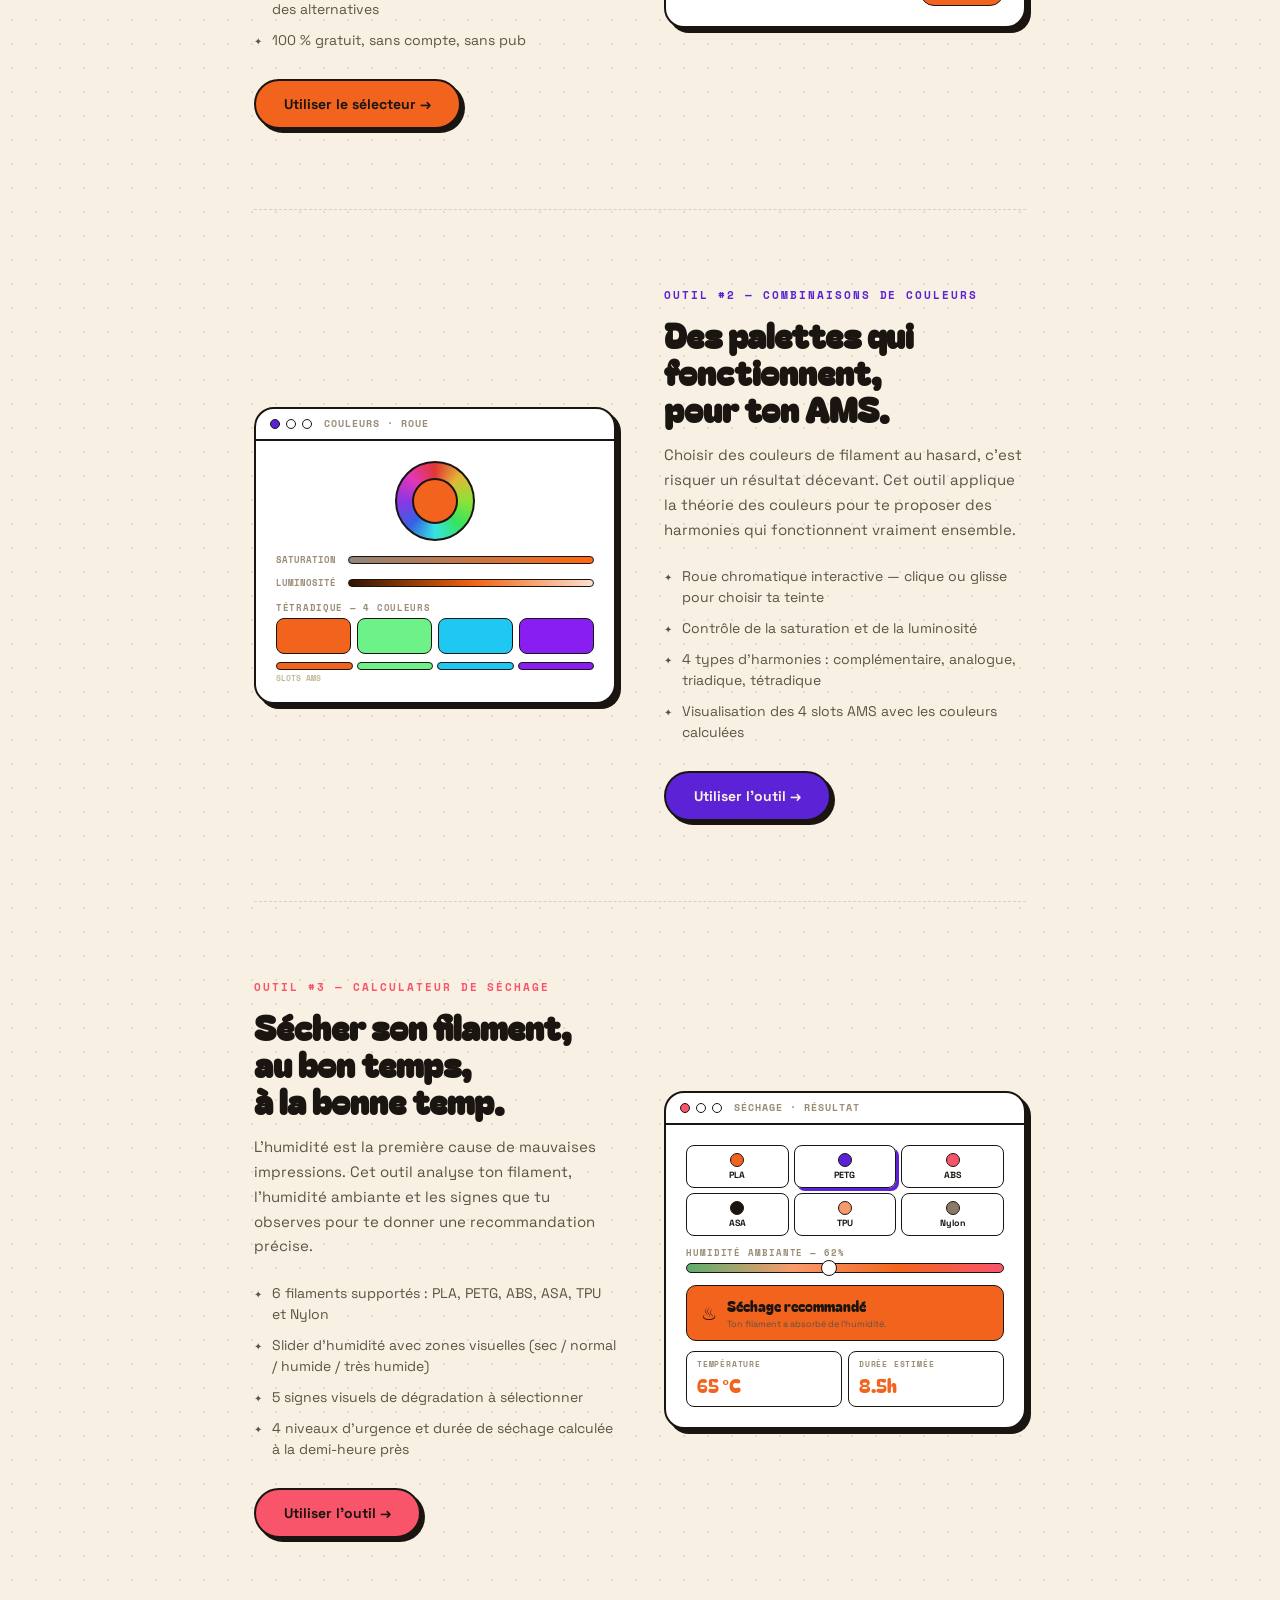
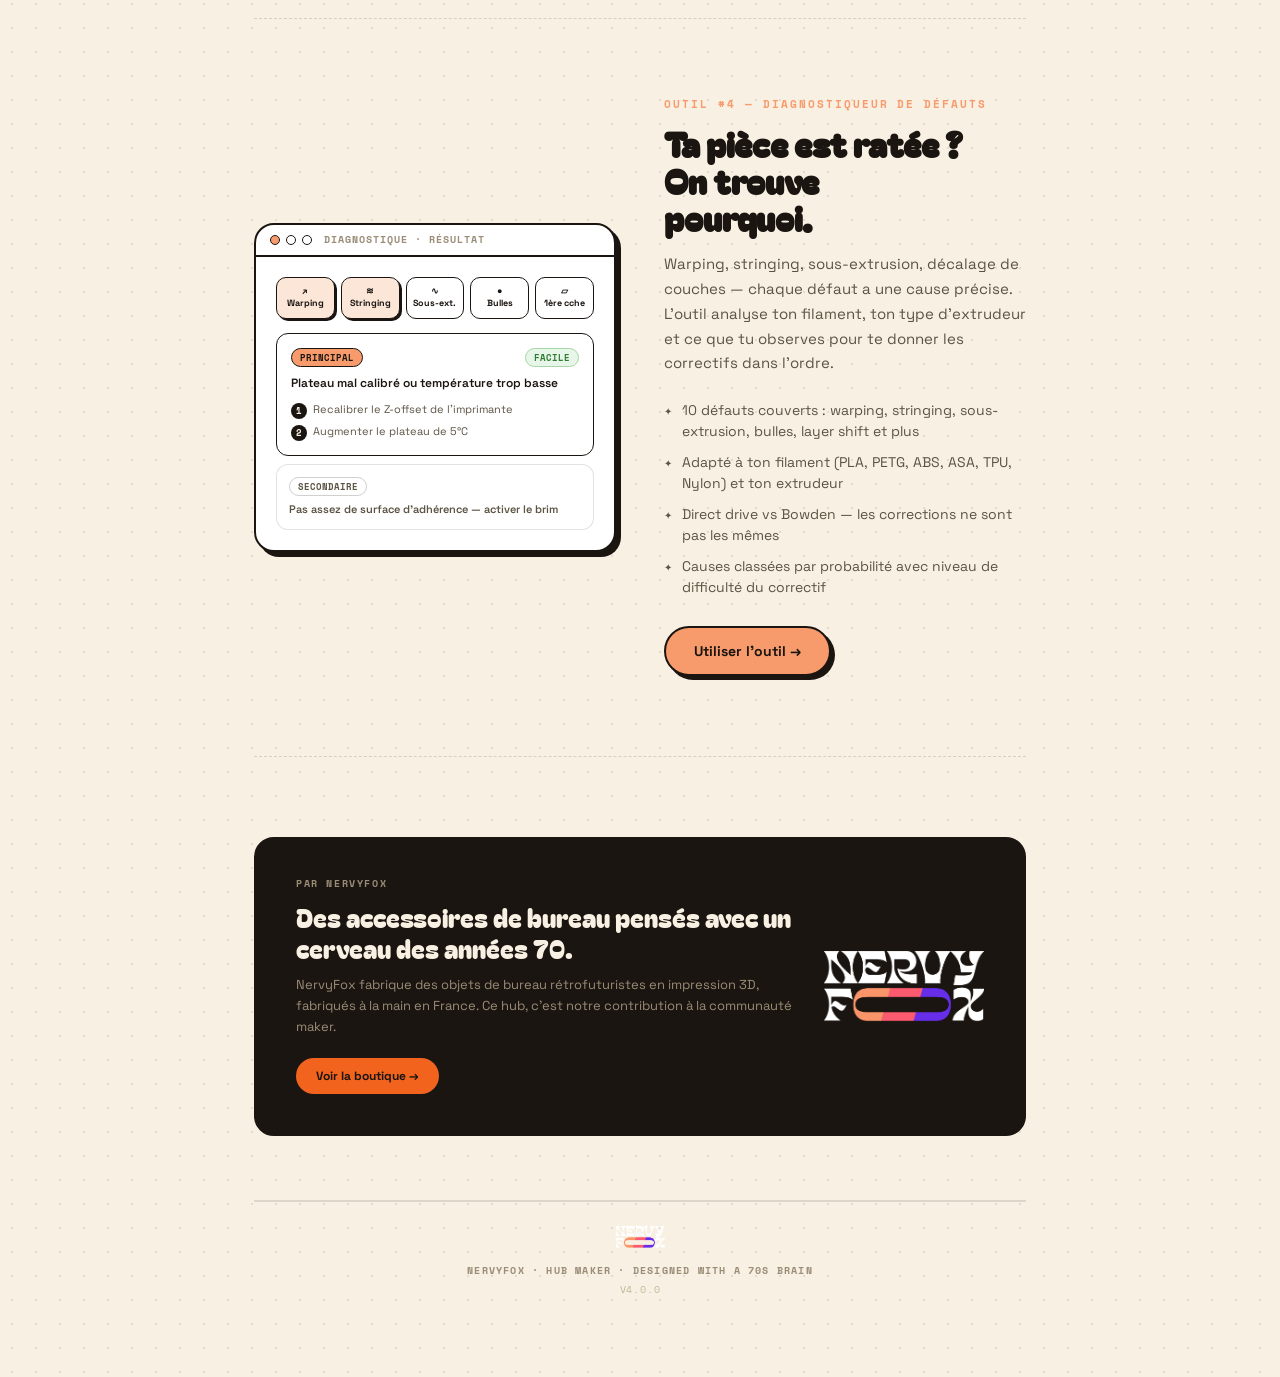
==== commit 23e50cf5: "accueil: section diagnostique + carte grille — V4.1.0" ====
--- a/index.html
+++ b/index.html
@@ -166,11 +166,12 @@
         <div class="tool-desc">Filament, humidité ambiante, signes visuels — l'outil te dit si tu dois sécher, à quelle température et pendant combien de temps.</div>
         <div class="tool-link">Utiliser l'outil →</div>
       </a>
-      <div class="tool-card soon">
-        <div class="tool-status bientot">Bientôt</div>
-        <div class="tool-name">Guides machines</div>
-        <div class="tool-desc">Fiches de référence par imprimante : Bambu Lab, Prusa, Creality. Les bons réglages, centralisés au même endroit.</div>
-      </div>
+      <a href="/diagnostique/" class="tool-card active">
+        <div class="tool-status disponible">Disponible</div>
+        <div class="tool-name">Diagnostiqueur de défauts</div>
+        <div class="tool-desc">Tu sélectionnes les défauts que tu observes, l'outil identifie les causes et te donne les corrections dans l'ordre.</div>
+        <div class="tool-link">Utiliser l'outil →</div>
+      </a>
     </div>
   </section>
 
@@ -371,6 +372,71 @@
 
   <hr class="section-divider">
 
+  <!-- ============================================
+       SECTION 4 — DIAGNOSTIQUEUR DE DÉFAUTS
+  ============================================= -->
+  <section class="tool-section reverse">
+    <div class="tool-section-text">
+      <div class="tool-section-eyebrow" style="color:var(--orange-doux);">Outil #4 — Diagnostiqueur de défauts</div>
+      <h2 class="tool-section-title">Ta pièce est ratée ?<br>On trouve<br>pourquoi.</h2>
+      <p class="tool-section-desc">Warping, stringing, sous-extrusion, décalage de couches — chaque défaut a une cause précise. L'outil analyse ton filament, ton type d'extrudeur et ce que tu observes pour te donner les correctifs dans l'ordre.</p>
+      <ul class="tool-features">
+        <li>10 défauts couverts : warping, stringing, sous-extrusion, bulles, layer shift et plus</li>
+        <li>Adapté à ton filament (PLA, PETG, ABS, ASA, TPU, Nylon) et ton extrudeur</li>
+        <li>Direct drive vs Bowden — les corrections ne sont pas les mêmes</li>
+        <li>Causes classées par probabilité avec niveau de difficulté du correctif</li>
+      </ul>
+      <a href="/diagnostique/" class="btn-tool-cta" style="background:var(--orange-doux);box-shadow:4px 4px 0 var(--ink);">
+        Utiliser l'outil →
+      </a>
+    </div>
+    <div class="tool-visual">
+      <div class="tool-visual-header">
+        <div class="visual-dot" style="background:var(--orange-doux);"></div>
+        <div class="visual-dot"></div>
+        <div class="visual-dot"></div>
+        <span style="font:700 10px/1 'Space Mono',monospace;letter-spacing:.1em;text-transform:uppercase;color:var(--text-light);margin-left:6px;">Diagnostique · Résultat</span>
+      </div>
+      <div class="tool-visual-body">
+        <!-- Défauts sélectionnés -->
+        <div style="display:grid;grid-template-columns:repeat(5,1fr);gap:6px;margin-bottom:14px;">
+          <div style="border:1.5px solid var(--ink);border-radius:10px;padding:8px 4px;text-align:center;font:700 9px/1.3 'Space Grotesk',sans-serif;background:#FBE6D8;box-shadow:2px 2px 0 var(--ink);">↗<br>Warping</div>
+          <div style="border:1.5px solid var(--ink);border-radius:10px;padding:8px 4px;text-align:center;font:700 9px/1.3 'Space Grotesk',sans-serif;background:#FBE6D8;box-shadow:2px 2px 0 var(--ink);">≋<br>Stringing</div>
+          <div style="border:1.5px solid var(--ink);border-radius:10px;padding:8px 4px;text-align:center;font:700 9px/1.3 'Space Grotesk',sans-serif;background:#fff;">∿<br>Sous-ext.</div>
+          <div style="border:1.5px solid var(--ink);border-radius:10px;padding:8px 4px;text-align:center;font:700 9px/1.3 'Space Grotesk',sans-serif;background:#fff;">●<br>Bulles</div>
+          <div style="border:1.5px solid var(--ink);border-radius:10px;padding:8px 4px;text-align:center;font:700 9px/1.3 'Space Grotesk',sans-serif;background:#fff;">▱<br>1ère cche</div>
+        </div>
+        <!-- Carte cause principale -->
+        <div style="border:1.5px solid var(--ink);border-radius:12px;padding:14px;background:#fff;margin-bottom:8px;">
+          <div style="display:flex;align-items:center;gap:8px;margin-bottom:8px;">
+            <span style="font:700 9px/1 'Space Mono',monospace;text-transform:uppercase;background:var(--orange-doux);border:1.5px solid var(--ink);border-radius:99px;padding:4px 8px;">Principal</span>
+            <span style="font:700 9px/1 'Space Mono',monospace;text-transform:uppercase;background:#E8F5E9;color:#2E7D32;border:1.5px solid #A5D6A7;border-radius:99px;padding:4px 8px;margin-left:auto;">Facile</span>
+          </div>
+          <div style="font:600 12px/1.4 'Space Grotesk',sans-serif;margin-bottom:10px;">Plateau mal calibré ou température trop basse</div>
+          <div style="display:flex;flex-direction:column;gap:5px;">
+            <div style="display:flex;gap:6px;align-items:flex-start;font-size:11px;color:var(--text-muted);">
+              <span style="font:700 9px/1 'Space Mono',monospace;background:var(--ink);color:var(--bg);border-radius:50%;width:16px;height:16px;display:flex;align-items:center;justify-content:center;flex-shrink:0;margin-top:1px;">1</span>
+              Recalibrer le Z-offset de l'imprimante
+            </div>
+            <div style="display:flex;gap:6px;align-items:flex-start;font-size:11px;color:var(--text-muted);">
+              <span style="font:700 9px/1 'Space Mono',monospace;background:var(--ink);color:var(--bg);border-radius:50%;width:16px;height:16px;display:flex;align-items:center;justify-content:center;flex-shrink:0;margin-top:1px;">2</span>
+              Augmenter le plateau de 5°C
+            </div>
+          </div>
+        </div>
+        <!-- Cause secondaire -->
+        <div style="border:1.5px solid rgba(26,21,16,.12);border-radius:12px;padding:12px;background:#fff;">
+          <div style="display:flex;align-items:center;gap:8px;margin-bottom:6px;">
+            <span style="font:700 9px/1 'Space Mono',monospace;text-transform:uppercase;border:1.5px solid rgba(26,21,16,.2);border-radius:99px;padding:4px 8px;color:var(--text-muted);">Secondaire</span>
+          </div>
+          <div style="font:600 11px/1.4 'Space Grotesk',sans-serif;color:var(--text-muted);">Pas assez de surface d'adhérence — activer le brim</div>
+        </div>
+      </div>
+    </div>
+  </section>
+
+  <hr class="section-divider">
+
   <!-- BLOC NERVYFOX -->
   <section>
     <div class="nfox-block">
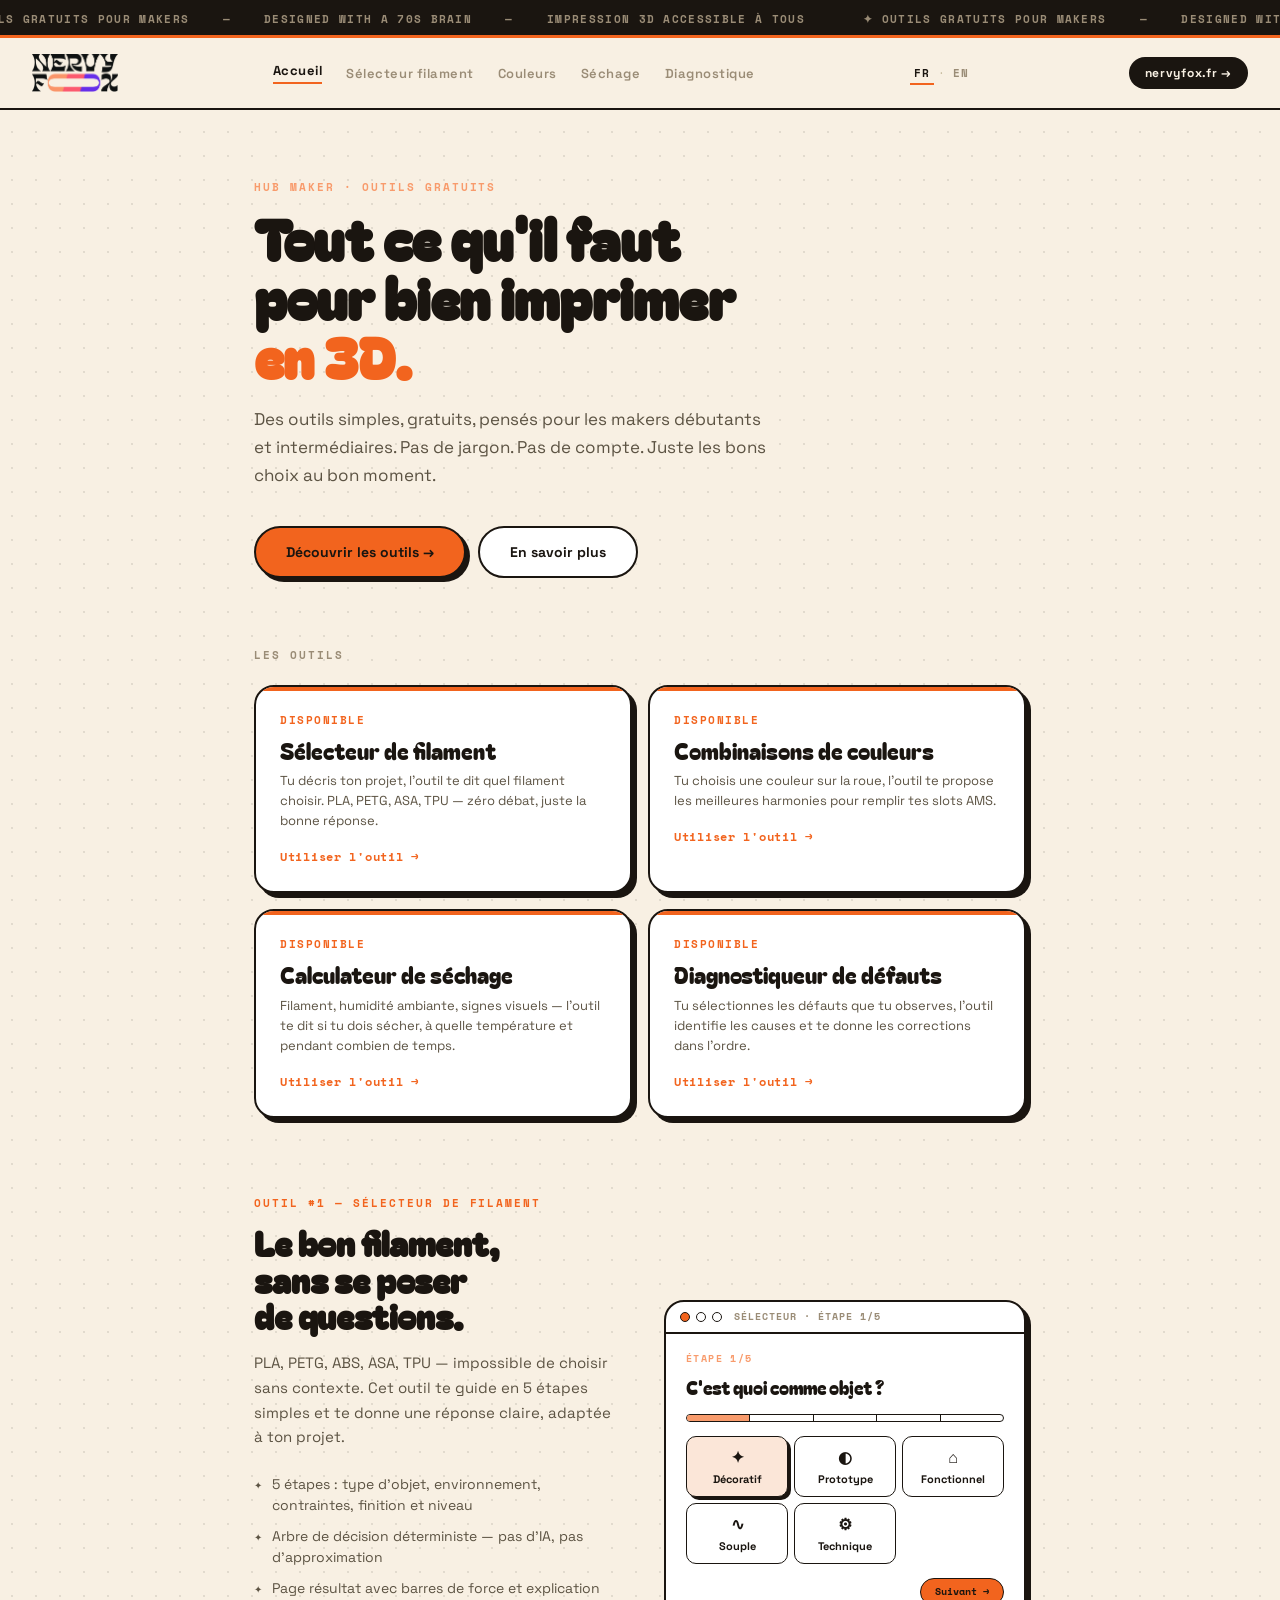
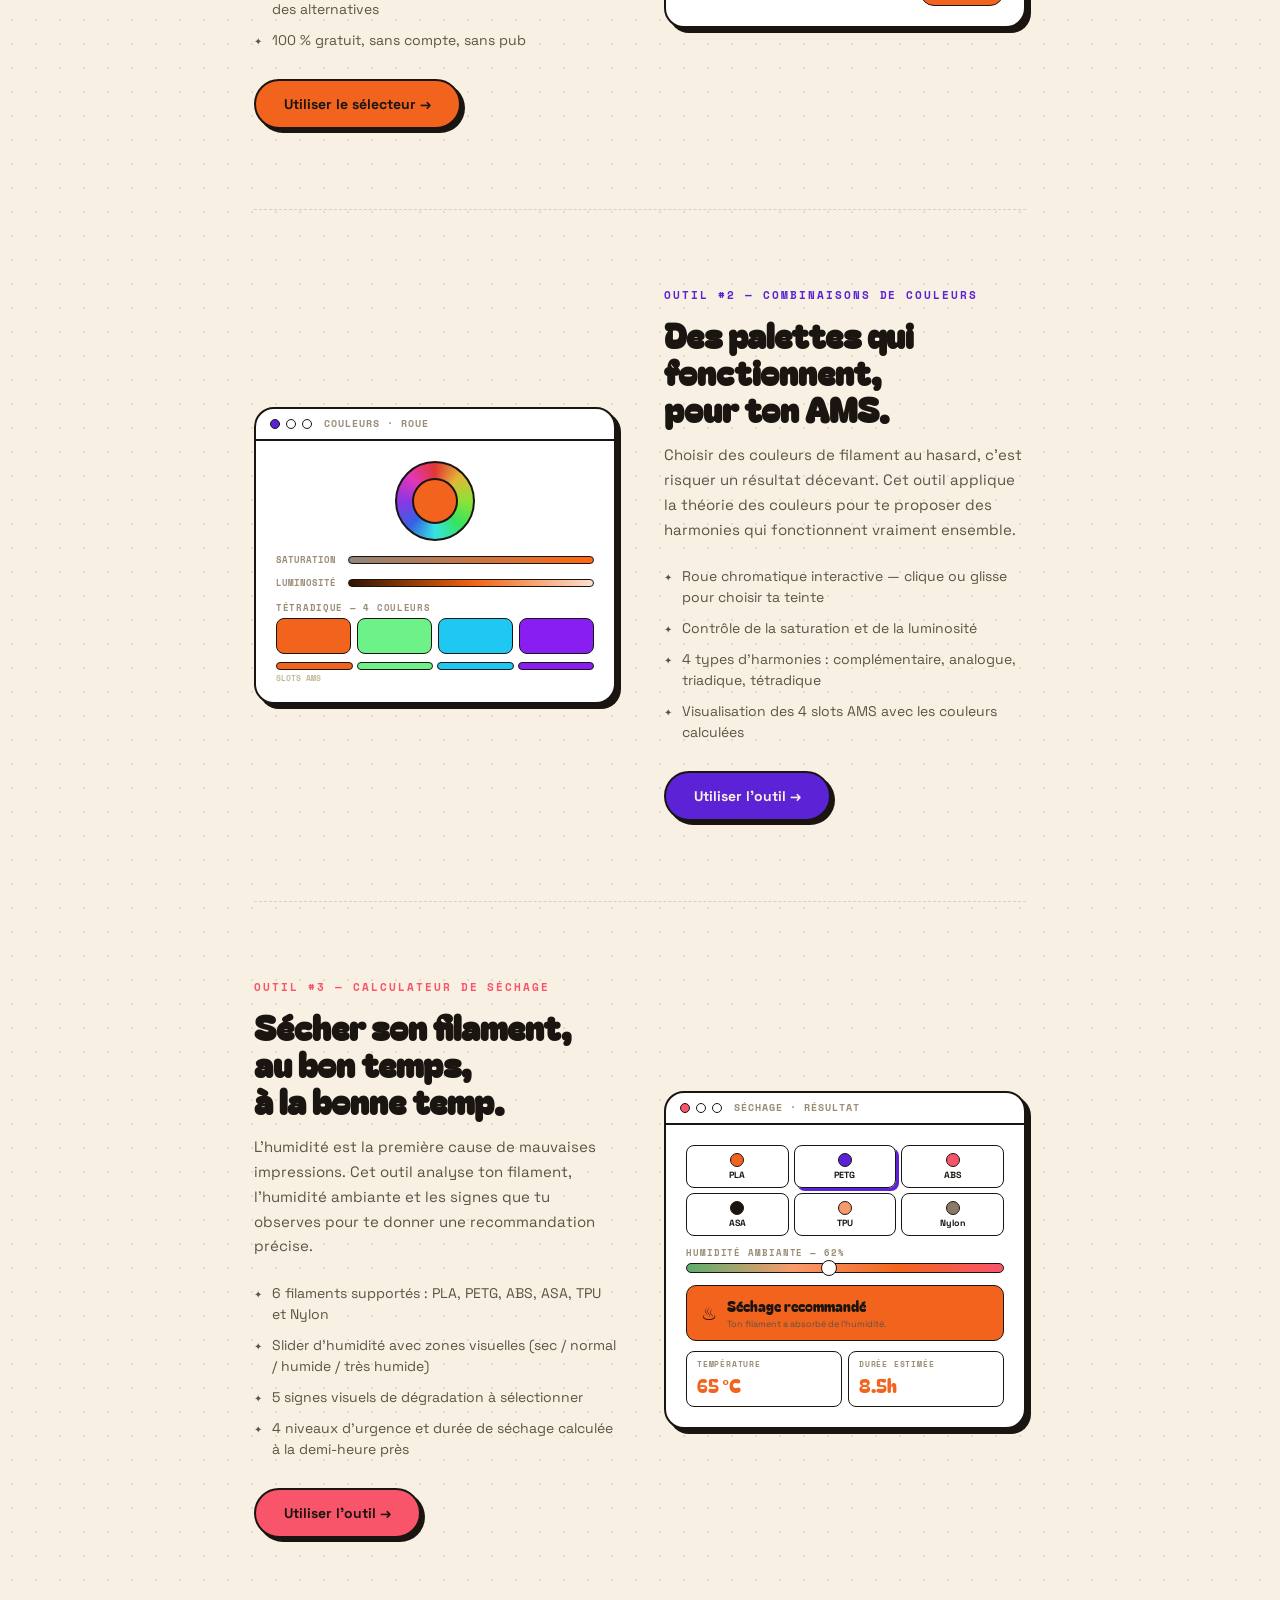
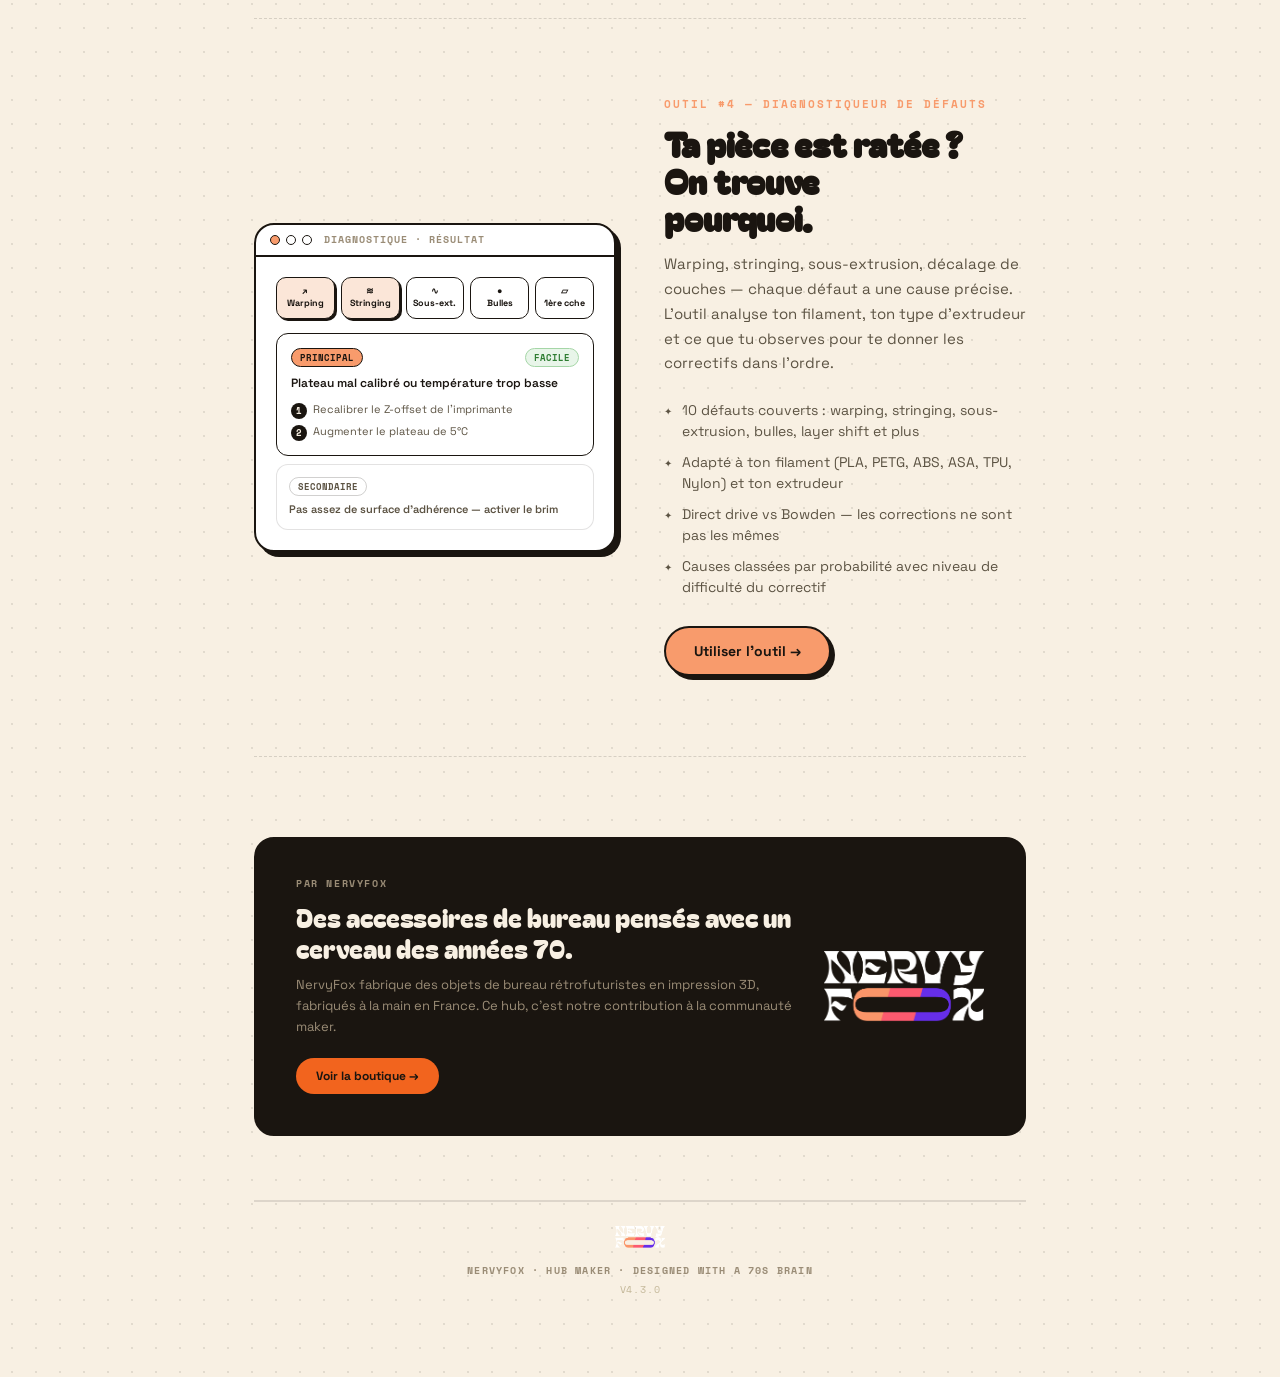
==== commit f7e0e79d: "i18n: traduction FR/EN complète — V4.3.0" ====
--- a/index.html
+++ b/index.html
@@ -452,6 +452,8 @@
 
   <div id="hub-footer"></div>
 </div>
+<script src="/assets/data.fr.js"></script>
+<script src="/assets/data.en.js"></script>
 <script src="/assets/components.js"></script>
 <script>renderHeader('accueil'); renderFooter();</script>
 </body>
--- a/assets/styles.css
+++ b/assets/styles.css
@@ -94,6 +94,17 @@
 @media (max-width: 640px) {
   .wrap { padding: 40px 16px 60px; }
   .masthead { padding: 14px 20px; }
-  .masthead nav, .masthead .cta-site { display: none; }
+  .masthead nav, .masthead .cta-site, .masthead .lang-switcher { display: none; }
   .burger { display: flex; }
 }
+
+/* === LANG SWITCHER === */
+.lang-switcher { display: flex; align-items: center; gap: 4px; }
+.lang-btn {
+  font: 700 11px/1 'Space Mono', monospace; letter-spacing: .1em;
+  border: none; background: none; cursor: pointer; padding: 6px 4px;
+  color: var(--text-light); transition: color .12s;
+}
+.lang-btn:hover { color: var(--ink); }
+.lang-btn.active { color: var(--ink); border-bottom: 2px solid var(--orange); padding-bottom: 4px; }
+.lang-sep { font: 400 11px/1 'Space Mono', monospace; color: var(--text-faint); }
